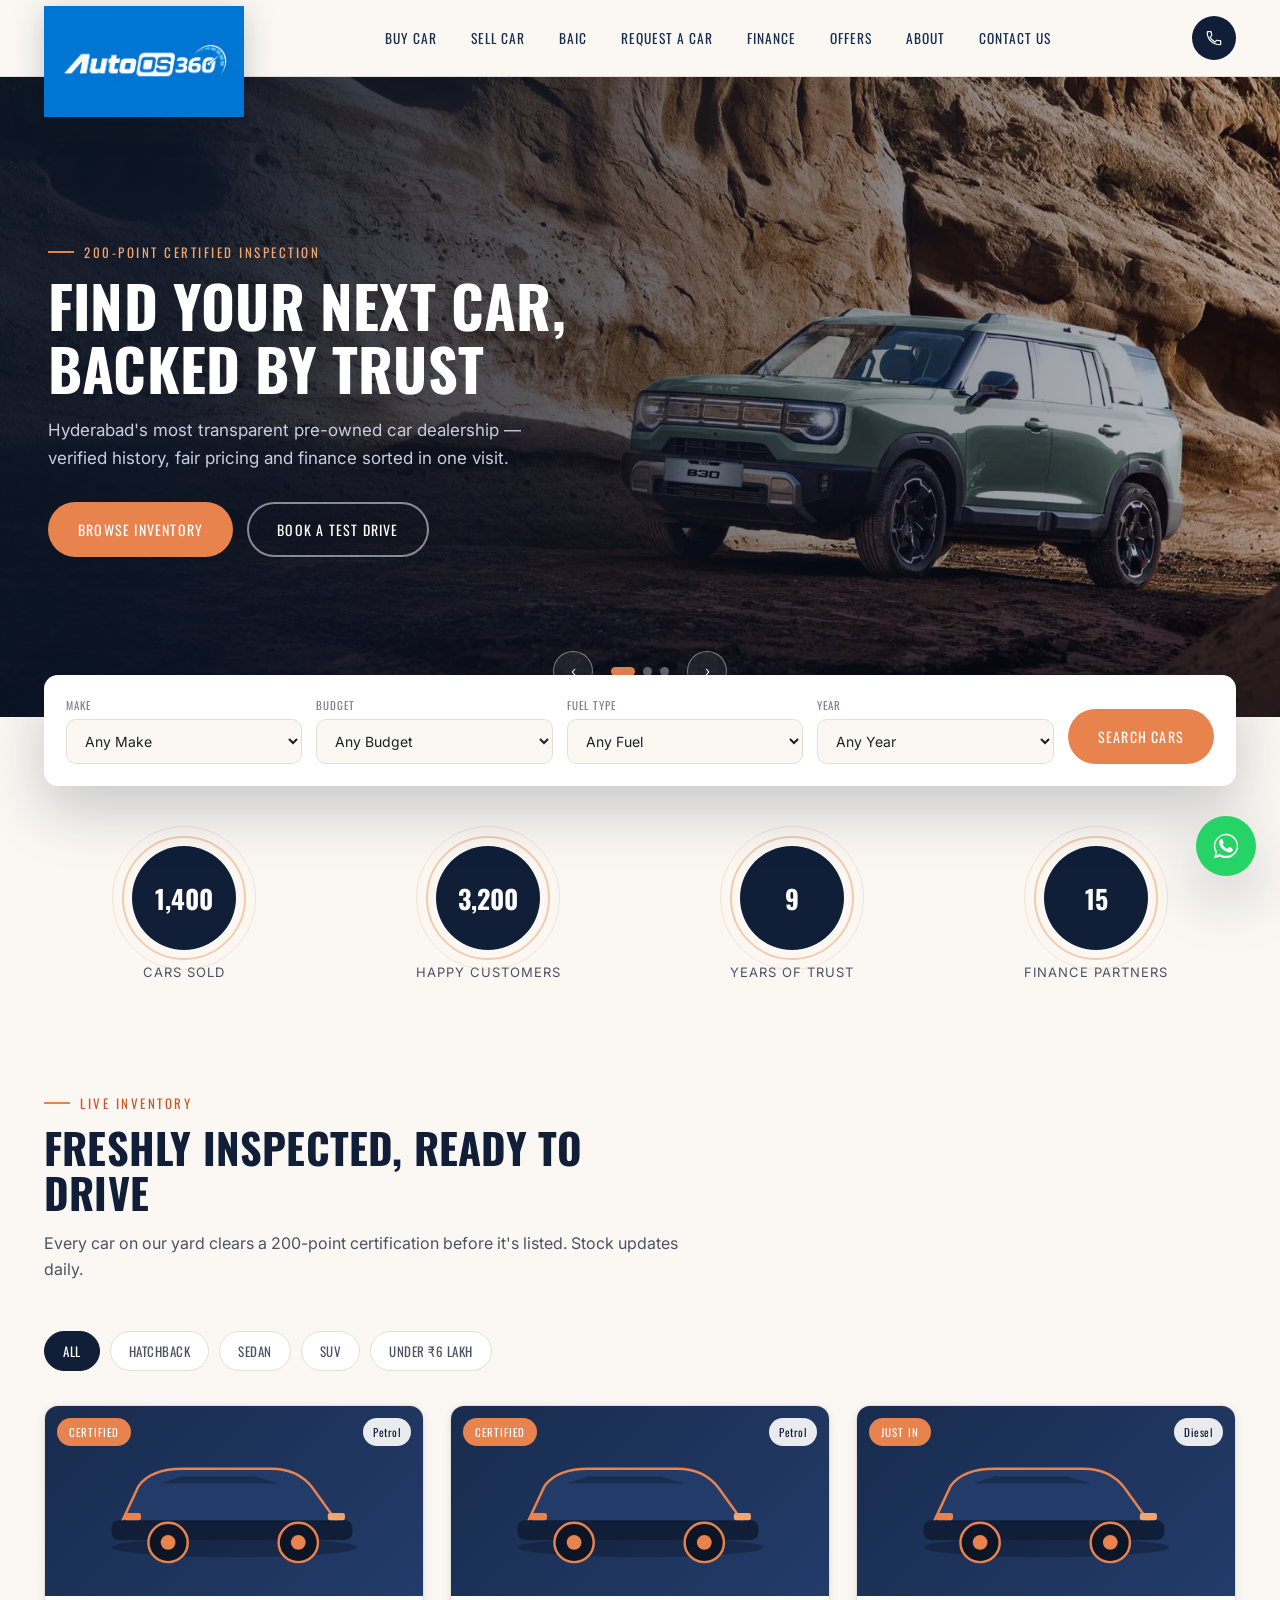
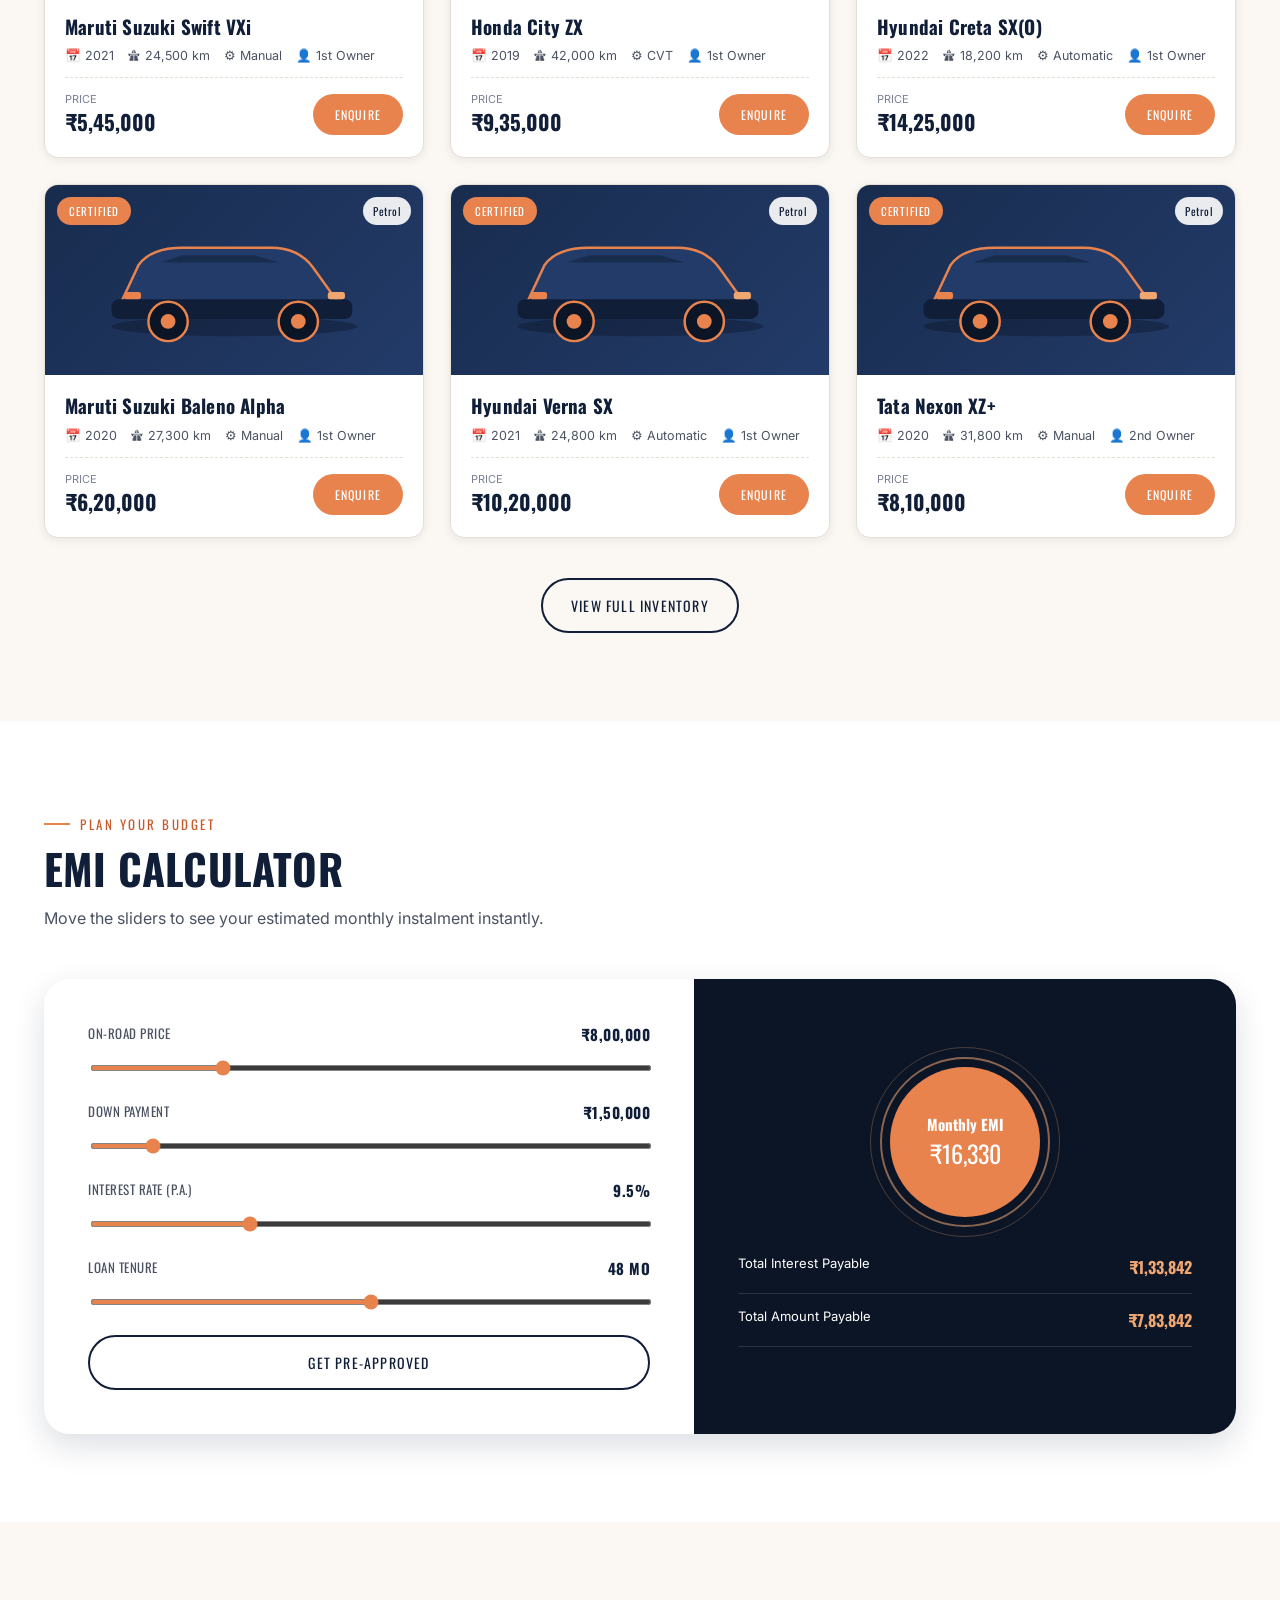
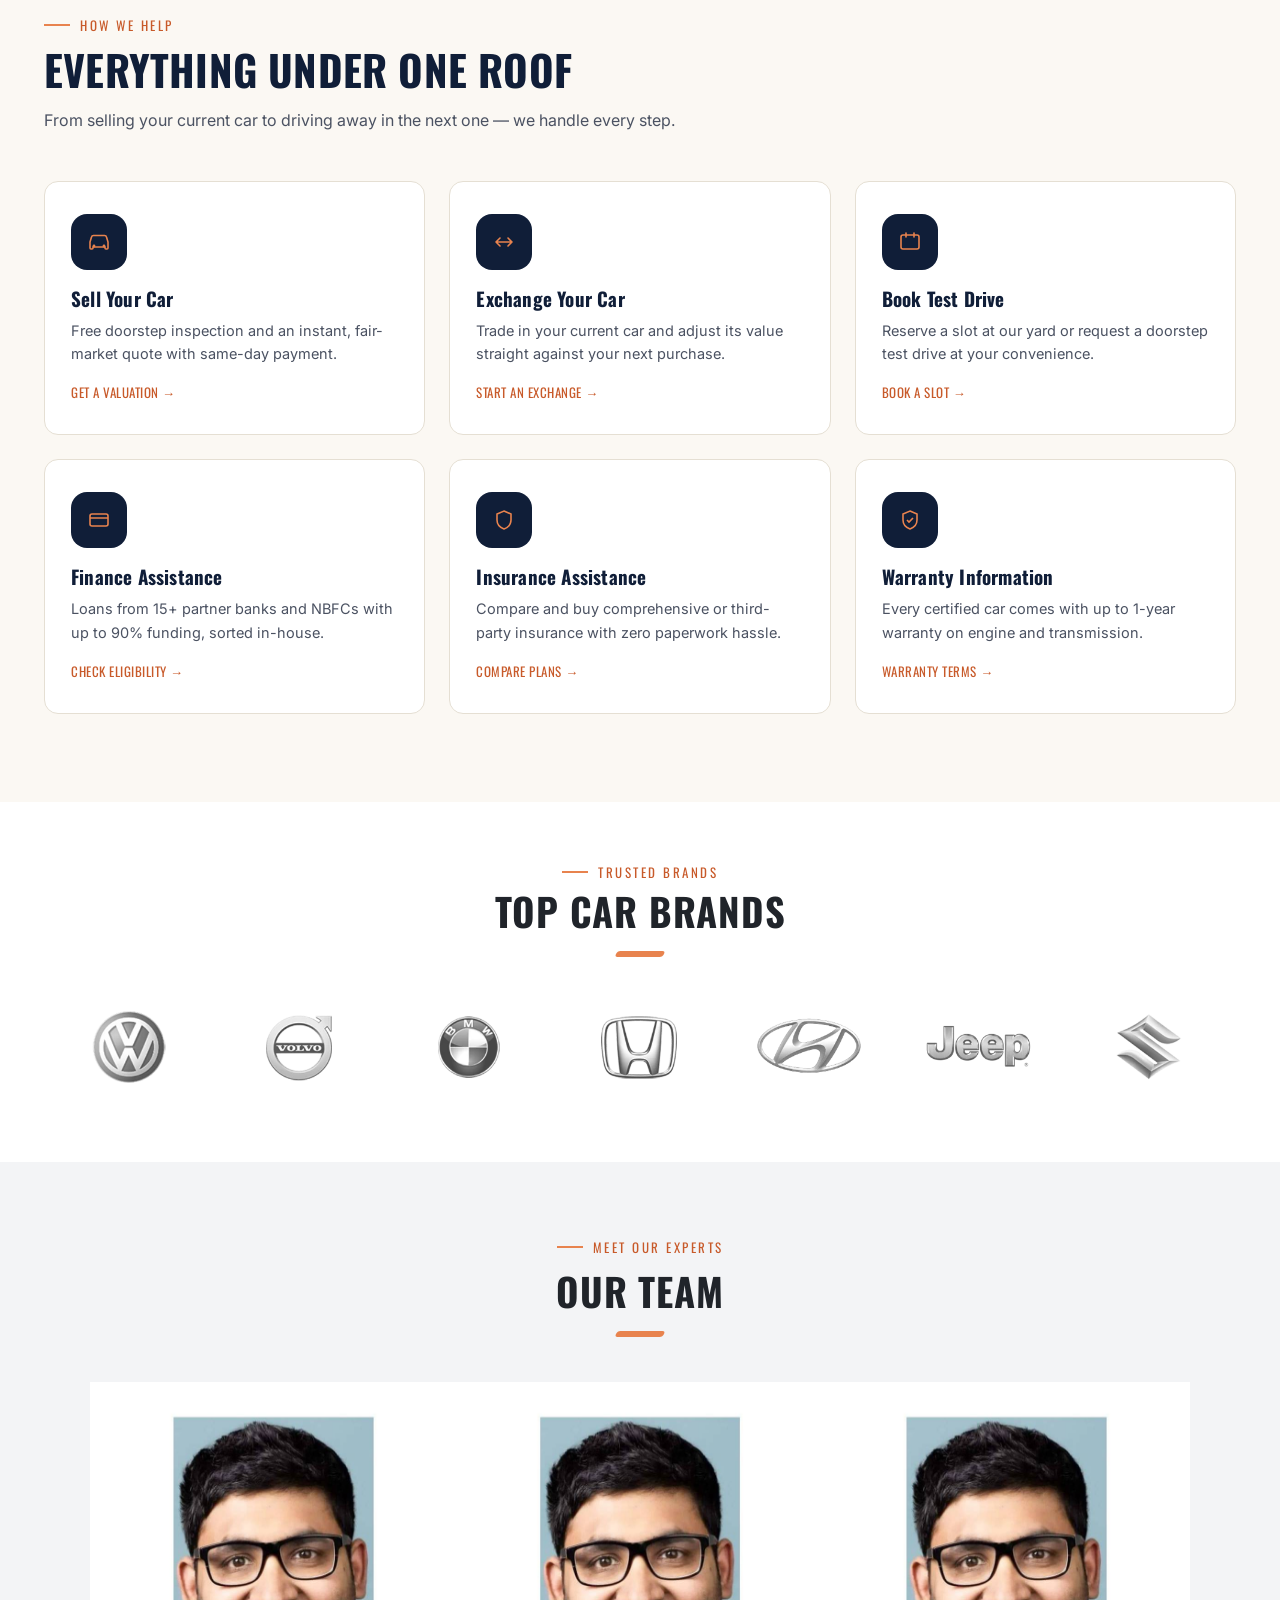
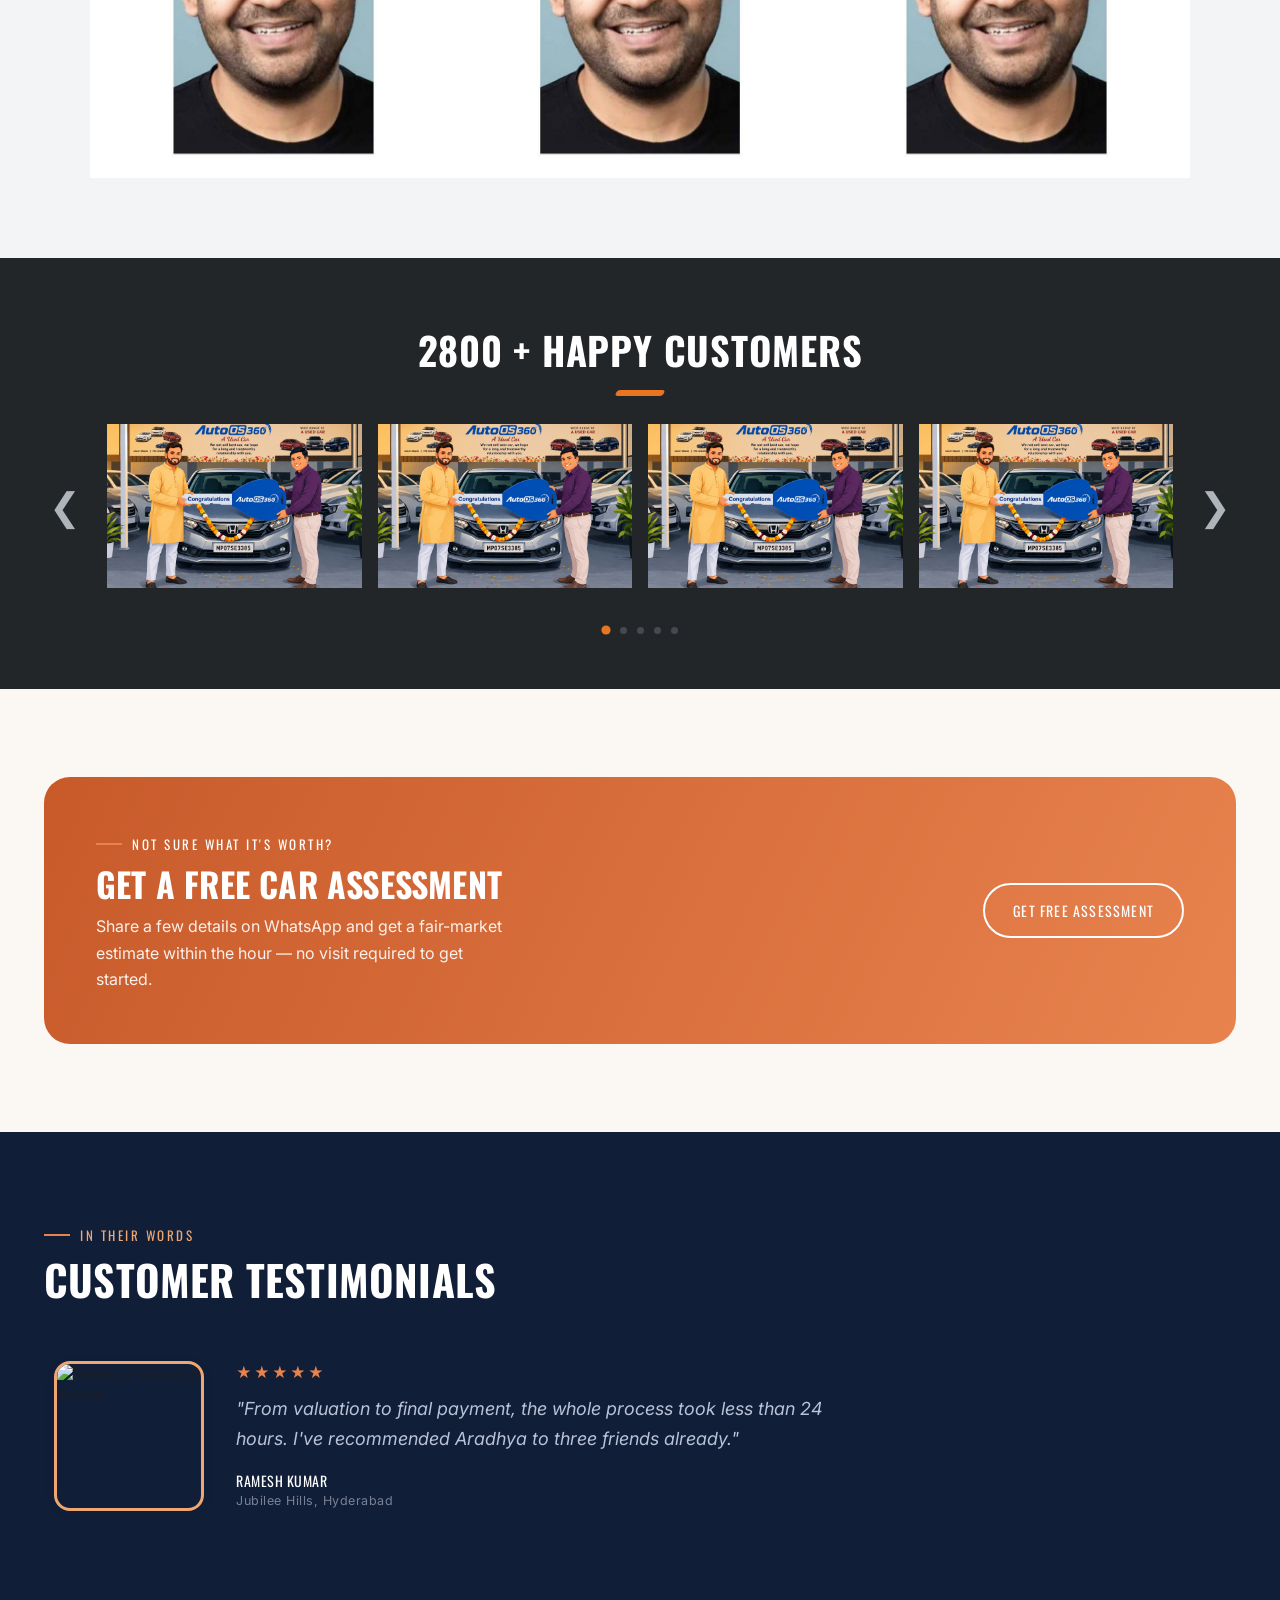
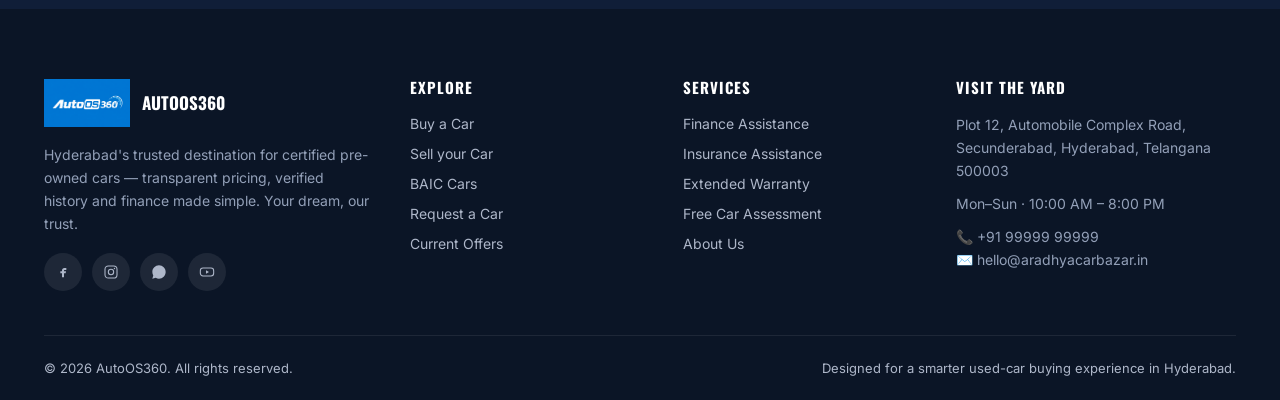
==== index.html @ 0fdee79d "initial upload" ====
<!DOCTYPE html>
<html lang="en">
<head>
<meta charset="UTF-8">
<meta name="viewport" content="width=device-width, initial-scale=1.0">
<title>AutoOS360 — Buy & Sell Certified Pre-Owned Cars in Hyderabad</title>
<meta name="description" content="Hyderabad's trusted used car dealership. Browse certified pre-owned cars, sell or exchange your car, calculate EMI, and get finance & insurance assistance.">
<meta name="keywords" content="used cars hyderabad, buy second hand car hyderabad, sell car hyderabad, AutoOS360, certified pre-owned cars">
<link rel="canonical" href="https://www.aradhyacarbazar.in/index.html">
<meta property="og:title" content="AutoOS360 — Buy & Sell Certified Pre-Owned Cars in Hyderabad">
<meta property="og:description" content="Hyderabad's trusted used car dealership. Browse certified pre-owned cars, sell or exchange your car, calculate EMI, and get finance & insurance assistance.">
<meta property="og:type" content="website">
<meta property="og:image" content="assets/logo.png">
<meta name="robots" content="index, follow">
<link rel="icon" href="assets/logo.png" type="image/png">
<link rel="preconnect" href="https://fonts.googleapis.com">
<link rel="preconnect" href="https://fonts.gstatic.com" crossorigin>
<link href="https://fonts.googleapis.com/css2?family=Oswald:wght@400;500;600;700&family=Inter:wght@400;500;600;700&display=swap" rel="stylesheet">
<link rel="stylesheet" href="css/base.css">
<link rel="stylesheet" href="css/components.css">
<script type="application/ld+json">
{
  "@context": "https://schema.org",
  "@type": "AutoDealer",
  "name": "AutoOS360",
  "image": "assets/logo.png",
  "url": "https://www.aradhyacarbazar.in/",
  "telephone": "+91-99999-99999",
  "priceRange": "₹₹",
  "address": {
    "@type": "PostalAddress",
    "streetAddress": "Plot 12, Automobile Complex Road",
    "addressLocality": "Secunderabad, Hyderabad",
    "addressRegion": "Telangana",
    "postalCode": "500003",
    "addressCountry": "IN"
  },
  "openingHours": "Mo-Su 10:00-20:00",
  "sameAs": []
}
</script>
</head>
<body>
<header class="site-header">
  <div class="header-row">
    <a href="index.html" class="brand">
      <img src="assets/logo.png" alt="AutoOS360 logo">
    </a>
    <nav class="main-nav" aria-label="Primary">
      <a href="buy-car.html" data-nav="buy">Buy Car</a>
      <a href="sell-car.html" data-nav="sell">Sell Car</a>
      <a href="baic.html" data-nav="baic">BAIC</a>
      <a href="request-a-car.html" data-nav="request">Request a Car</a>
      <a href="finance.html" data-nav="finance">Finance</a>
      <a href="offers.html" data-nav="offers">Offers</a>
      <a href="about.html" data-nav="about">About</a>
      <a href="contact.html" data-nav="contact">Contact Us</a>
    </nav>
    <div class="header-actions">
      <a class="icon-btn desktop-only" href="tel:+919999999999" aria-label="Call dealership">
        <svg width="18" height="18" viewBox="0 0 24 24" fill="none"><path d="M6.6 10.8c1.4 2.8 3.8 5.1 6.6 6.6l2.2-2.2c.3-.3.7-.4 1-.2 1.1.4 2.3.6 3.6.6.6 0 1 .4 1 1V20c0 .6-.4 1-1 1C10.4 21 3 13.6 3 4.6c0-.6.4-1 1-1h3.4c.6 0 1 .4 1 1 0 1.3.2 2.5.6 3.6.1.4 0 .8-.2 1L6.6 10.8z" stroke="white" stroke-width="1.6"/></svg>
      </a>
      <button class="hamburger" aria-label="Open menu" aria-controls="mobileNav" aria-expanded="false">
        <span></span><span></span><span></span>
      </button>
    </div>
  </div>
</header>

<div class="nav-overlay"></div>
<aside class="mobile-nav" id="mobileNav">
  <div class="mobile-nav-top">
    <img src="assets/logo.png" alt="AutoOS360 logo" class="mobile-nav-logo">
    <button class="mobile-nav-close" aria-label="Close menu">✕</button>
  </div>
  <ul>
    <li><a href="buy-car.html">Buy Car</a></li>
    <li><a href="sell-car.html">Sell Car</a></li>
    <li><a href="baic.html">BAIC</a></li>
    <li><a href="request-a-car.html">Request a Car</a></li>
    <li><a href="finance.html">Finance</a></li>
    <li><a href="offers.html">Offers</a></li>
    <li><a href="about.html">About</a></li>
    <li><a href="contact.html">Contact Us</a></li>
  </ul>
  <div class="mobile-nav-foot">
    <a href="tel:+919999999999">📞 +91 99999 99999</a>
    <a href="https://wa.me/919999999999" target="_blank" rel="noopener">💬 Chat on WhatsApp</a>
    <a class="btn btn-primary btn-block" href="contact.html">Book a Test Drive</a>
  </div>
</aside>

<a class="wa-float" href="https://wa.me/919999999999" target="_blank" rel="noopener" aria-label="Chat on WhatsApp">
  <svg viewBox="0 0 32 32" fill="white"><path d="M16 3C9 3 3 9 3 16c0 2.5.7 4.8 1.9 6.8L3 29l6.4-1.8c1.9 1.1 4.1 1.7 6.6 1.7 7 0 13-6 13-13S23 3 16 3zm0 23.5c-2.2 0-4.3-.6-6.1-1.7l-.4-.3-4 1.1 1.1-3.9-.3-.4C5.1 19.4 4.5 17.7 4.5 16 4.5 9.8 9.8 4.5 16 4.5S27.5 9.8 27.5 16 22.2 26.5 16 26.5zm6.1-8.3c-.3-.2-2-1-2.3-1.1-.3-.1-.5-.2-.8.2-.2.3-.9 1.1-1.1 1.3-.2.2-.4.2-.8.1-.3-.2-1.4-.5-2.7-1.7-1-.9-1.7-2-1.9-2.3-.2-.3 0-.5.1-.7.2-.2.3-.4.5-.6.2-.2.2-.4.3-.6.1-.2.1-.5 0-.7-.1-.2-.8-1.9-1-2.6-.3-.7-.6-.6-.8-.6h-.7c-.2 0-.6.1-1 .5-.3.3-1.3 1.3-1.3 3.1 0 1.8 1.3 3.6 1.5 3.9.2.3 2.6 4 6.3 5.5.9.4 1.6.6 2.1.7.9.3 1.7.2 2.3.1.7-.1 2-.8 2.3-1.6.3-.8.3-1.5.2-1.6-.1-.2-.3-.2-.6-.4z"/></svg>
</a>
<section class="hero">
  <div class="hero-viewport">
    <div class="hero-track">
      <div class="hero-slide s1 align-left" style="background-image:url('assets/hero-1.jpg')">
        <div class="hero-slide-content pos-left">
          <span class="eyebrow">200-Point Certified Inspection</span>
          <h1>Find Your Next Car, Backed By Trust</h1>
          <p>Hyderabad's most transparent pre-owned car dealership — verified history, fair pricing and finance sorted in one visit.</p>
          <div class="hero-cta-row">
            <a href="buy-car.html" class="btn btn-primary">Browse Inventory</a>
            <a href="contact.html" class="btn btn-light">Book a Test Drive</a>
          </div>
        </div>
      </div>
      <div class="hero-slide s2 align-right" style="background-image:url('assets/hero-2.jpg')">
        <div class="hero-slide-content pos-right">
          <span class="eyebrow">Sell or Exchange</span>
          <h1>Sell Your Car In 24 Hours</h1>
          <p>Free doorstep inspection, an instant fair-market quote, and same-day payment. No haggling, no waiting.</p>
          <div class="hero-cta-row">
            <a href="sell-car.html" class="btn btn-primary">Get Free Valuation</a>
            <a href="sell-car.html#exchange" class="btn btn-light">Exchange Your Car</a>
          </div>
        </div>
      </div>
      <div class="hero-slide s3 align-left" style="background-image:url('assets/hero-3.jpg')">
        <div class="hero-slide-content pos-left">
          <span class="eyebrow">15+ Bank & NBFC Partners</span>
          <h1>Drive Home With Easy Finance</h1>
          <p>Loans starting at attractive interest rates with up to 90% funding and doorstep documentation.</p>
          <div class="hero-cta-row">
            <a href="finance.html" class="btn btn-primary">Check EMI Eligibility</a>
            <a href="offers.html" class="btn btn-light">View Offers</a>
          </div>
        </div>
      </div>
    </div>
    <div class="hero-controls">
      <button class="hero-arrow hero-prev" aria-label="Previous slide">‹</button>
      <div class="hero-dots"></div>
      <button class="hero-arrow hero-next" aria-label="Next slide">›</button>
    </div>
  </div>
</section>

<div class="quick-search">
  <form class="quick-search-inner" action="buy-car.html" method="get">
    <div class="field">
      <label for="qs-make">Make</label>
      <select id="qs-make" name="make"><option>Any Make</option><option>Maruti Suzuki</option><option>Hyundai</option><option>Tata</option><option>BAIC</option><option>Honda</option><option>Toyota</option></select>
    </div>
    <div class="field">
      <label for="qs-budget">Budget</label>
      <select id="qs-budget" name="budget"><option>Any Budget</option><option>Under ₹5 Lakh</option><option>₹5–10 Lakh</option><option>₹10–15 Lakh</option><option>₹15 Lakh+</option></select>
    </div>
    <div class="field">
      <label for="qs-fuel">Fuel Type</label>
      <select id="qs-fuel" name="fuel"><option>Any Fuel</option><option>Petrol</option><option>Diesel</option><option>CNG</option><option>Electric</option></select>
    </div>
    <div class="field">
      <label for="qs-year">Year</label>
      <select id="qs-year" name="year"><option>Any Year</option><option>2023+</option><option>2020–2022</option><option>2017–2019</option><option>Below 2017</option></select>
    </div>
    <button class="btn btn-primary" type="submit">Search Cars</button>
  </form>
</div>

<section class="container">
  <div class="stat-strip">
    <div class="stat-dial reveal">
      <div class="roundel"><strong data-count="1400">0</strong></div>
      <span>Cars Sold</span>
    </div>
    <div class="stat-dial reveal">
      <div class="roundel"><strong data-count="3200">0</strong></div>
      <span>Happy Customers</span>
    </div>
    <div class="stat-dial reveal">
      <div class="roundel"><strong data-count="9">0</strong></div>
      <span>Years Of Trust</span>
    </div>
    <div class="stat-dial reveal">
      <div class="roundel"><strong data-count="15">0</strong></div>
      <span>Finance Partners</span>
    </div>
  </div>
</section>

<!-- LIVE INVENTORY -->
<section class="section" id="inventory">
  <div class="container">
    <div class="section-head reveal">
      <span class="eyebrow">Live Inventory</span>
      <h2>Freshly Inspected, Ready To Drive</h2>
      <p>Every car on our yard clears a 200-point certification before it's listed. Stock updates daily.</p>
    </div>
    <div class="filter-bar reveal">
      <button class="filter-chip active" data-filter="all">All</button>
      <button class="filter-chip" data-filter="hatchback">Hatchback</button>
      <button class="filter-chip" data-filter="sedan">Sedan</button>
      <button class="filter-chip" data-filter="suv">SUV</button>
      <button class="filter-chip" data-filter="under-6">Under ₹6 Lakh</button>
    </div>
    <div class="inv-grid reveal">
      <div class="car-card" data-category="hatchback" data-trans="manual" data-price="545000">
        <div class="car-thumb">
          <span class="car-badge">Certified</span>
          <span class="car-fuel-badge">Petrol</span>
          <svg viewBox="0 0 240 120" xmlns="http://www.w3.org/2000/svg">
<ellipse cx="120" cy="98" rx="100" ry="8" fill="#0B1526" opacity=".4"/>
<path d="M28 78 L42 48 Q52 34 78 34 L150 34 Q172 34 184 50 L204 78 Z" fill="#233B69" stroke="#E8834E" stroke-width="2"/>
<path d="M60 46 L78 40 L136 40 L156 46 Z" fill="#182C4E"/>
<rect x="20" y="76" width="196" height="16" rx="6" fill="#101E38"/>
<circle cx="66" cy="94" r="16" fill="#0B1526" stroke="#E8834E" stroke-width="2"/>
<circle cx="66" cy="94" r="6" fill="#E8834E"/>
<circle cx="172" cy="94" r="16" fill="#0B1526" stroke="#E8834E" stroke-width="2"/>
<circle cx="172" cy="94" r="6" fill="#E8834E"/>
<rect x="30" y="70" width="14" height="6" rx="2" fill="#E8834E"/>
<rect x="196" y="70" width="14" height="6" rx="2" fill="#F0A671"/>
</svg>
        </div>
        <div class="car-body">
          <h3>Maruti Suzuki Swift VXi</h3>
          <div class="car-meta">
            <span>📅 2021</span>
            <span>🛣 24,500 km</span>
            <span>⚙ Manual</span>
            <span>👤 1st Owner</span>
          </div>
          <div class="car-price-row">
            <div class="car-price"><span>Price</span><strong>₹5,45,000</strong></div>
            <a href="contact.html" class="btn btn-sm btn-primary">Enquire</a>
          </div>
        </div>
      </div>
      <div class="car-card" data-category="sedan" data-trans="cvt" data-price="935000">
        <div class="car-thumb">
          <span class="car-badge">Certified</span>
          <span class="car-fuel-badge">Petrol</span>
          <svg viewBox="0 0 240 120" xmlns="http://www.w3.org/2000/svg">
<ellipse cx="120" cy="98" rx="100" ry="8" fill="#0B1526" opacity=".4"/>
<path d="M28 78 L42 48 Q52 34 78 34 L150 34 Q172 34 184 50 L204 78 Z" fill="#233B69" stroke="#E8834E" stroke-width="2"/>
<path d="M60 46 L78 40 L136 40 L156 46 Z" fill="#182C4E"/>
<rect x="20" y="76" width="196" height="16" rx="6" fill="#101E38"/>
<circle cx="66" cy="94" r="16" fill="#0B1526" stroke="#E8834E" stroke-width="2"/>
<circle cx="66" cy="94" r="6" fill="#E8834E"/>
<circle cx="172" cy="94" r="16" fill="#0B1526" stroke="#E8834E" stroke-width="2"/>
<circle cx="172" cy="94" r="6" fill="#E8834E"/>
<rect x="30" y="70" width="14" height="6" rx="2" fill="#E8834E"/>
<rect x="196" y="70" width="14" height="6" rx="2" fill="#F0A671"/>
</svg>
        </div>
        <div class="car-body">
          <h3>Honda City ZX</h3>
          <div class="car-meta">
            <span>📅 2019</span>
            <span>🛣 42,000 km</span>
            <span>⚙ CVT</span>
            <span>👤 1st Owner</span>
          </div>
          <div class="car-price-row">
            <div class="car-price"><span>Price</span><strong>₹9,35,000</strong></div>
            <a href="contact.html" class="btn btn-sm btn-primary">Enquire</a>
          </div>
        </div>
      </div>
      <div class="car-card" data-category="suv" data-trans="automatic" data-price="1425000">
        <div class="car-thumb">
          <span class="car-badge">Just In</span>
          <span class="car-fuel-badge">Diesel</span>
          <svg viewBox="0 0 240 120" xmlns="http://www.w3.org/2000/svg">
<ellipse cx="120" cy="98" rx="100" ry="8" fill="#0B1526" opacity=".4"/>
<path d="M28 78 L42 48 Q52 34 78 34 L150 34 Q172 34 184 50 L204 78 Z" fill="#233B69" stroke="#E8834E" stroke-width="2"/>
<path d="M60 46 L78 40 L136 40 L156 46 Z" fill="#182C4E"/>
<rect x="20" y="76" width="196" height="16" rx="6" fill="#101E38"/>
<circle cx="66" cy="94" r="16" fill="#0B1526" stroke="#E8834E" stroke-width="2"/>
<circle cx="66" cy="94" r="6" fill="#E8834E"/>
<circle cx="172" cy="94" r="16" fill="#0B1526" stroke="#E8834E" stroke-width="2"/>
<circle cx="172" cy="94" r="6" fill="#E8834E"/>
<rect x="30" y="70" width="14" height="6" rx="2" fill="#E8834E"/>
<rect x="196" y="70" width="14" height="6" rx="2" fill="#F0A671"/>
</svg>
        </div>
        <div class="car-body">
          <h3>Hyundai Creta SX(O)</h3>
          <div class="car-meta">
            <span>📅 2022</span>
            <span>🛣 18,200 km</span>
            <span>⚙ Automatic</span>
            <span>👤 1st Owner</span>
          </div>
          <div class="car-price-row">
            <div class="car-price"><span>Price</span><strong>₹14,25,000</strong></div>
            <a href="contact.html" class="btn btn-sm btn-primary">Enquire</a>
          </div>
        </div>
      </div>
      <div class="car-card" data-category="hatchback" data-trans="manual" data-price="620000">
        <div class="car-thumb">
          <span class="car-badge">Certified</span>
          <span class="car-fuel-badge">Petrol</span>
          <svg viewBox="0 0 240 120" xmlns="http://www.w3.org/2000/svg">
<ellipse cx="120" cy="98" rx="100" ry="8" fill="#0B1526" opacity=".4"/>
<path d="M28 78 L42 48 Q52 34 78 34 L150 34 Q172 34 184 50 L204 78 Z" fill="#233B69" stroke="#E8834E" stroke-width="2"/>
<path d="M60 46 L78 40 L136 40 L156 46 Z" fill="#182C4E"/>
<rect x="20" y="76" width="196" height="16" rx="6" fill="#101E38"/>
<circle cx="66" cy="94" r="16" fill="#0B1526" stroke="#E8834E" stroke-width="2"/>
<circle cx="66" cy="94" r="6" fill="#E8834E"/>
<circle cx="172" cy="94" r="16" fill="#0B1526" stroke="#E8834E" stroke-width="2"/>
<circle cx="172" cy="94" r="6" fill="#E8834E"/>
<rect x="30" y="70" width="14" height="6" rx="2" fill="#E8834E"/>
<rect x="196" y="70" width="14" height="6" rx="2" fill="#F0A671"/>
</svg>
        </div>
        <div class="car-body">
          <h3>Maruti Suzuki Baleno Alpha</h3>
          <div class="car-meta">
            <span>📅 2020</span>
            <span>🛣 27,300 km</span>
            <span>⚙ Manual</span>
            <span>👤 1st Owner</span>
          </div>
          <div class="car-price-row">
            <div class="car-price"><span>Price</span><strong>₹6,20,000</strong></div>
            <a href="contact.html" class="btn btn-sm btn-primary">Enquire</a>
          </div>
        </div>
      </div>
      <div class="car-card" data-category="sedan" data-trans="automatic" data-price="1020000">
        <div class="car-thumb">
          <span class="car-badge">Certified</span>
          <span class="car-fuel-badge">Petrol</span>
          <svg viewBox="0 0 240 120" xmlns="http://www.w3.org/2000/svg">
<ellipse cx="120" cy="98" rx="100" ry="8" fill="#0B1526" opacity=".4"/>
<path d="M28 78 L42 48 Q52 34 78 34 L150 34 Q172 34 184 50 L204 78 Z" fill="#233B69" stroke="#E8834E" stroke-width="2"/>
<path d="M60 46 L78 40 L136 40 L156 46 Z" fill="#182C4E"/>
<rect x="20" y="76" width="196" height="16" rx="6" fill="#101E38"/>
<circle cx="66" cy="94" r="16" fill="#0B1526" stroke="#E8834E" stroke-width="2"/>
<circle cx="66" cy="94" r="6" fill="#E8834E"/>
<circle cx="172" cy="94" r="16" fill="#0B1526" stroke="#E8834E" stroke-width="2"/>
<circle cx="172" cy="94" r="6" fill="#E8834E"/>
<rect x="30" y="70" width="14" height="6" rx="2" fill="#E8834E"/>
<rect x="196" y="70" width="14" height="6" rx="2" fill="#F0A671"/>
</svg>
        </div>
        <div class="car-body">
          <h3>Hyundai Verna SX</h3>
          <div class="car-meta">
            <span>📅 2021</span>
            <span>🛣 24,800 km</span>
            <span>⚙ Automatic</span>
            <span>👤 1st Owner</span>
          </div>
          <div class="car-price-row">
            <div class="car-price"><span>Price</span><strong>₹10,20,000</strong></div>
            <a href="contact.html" class="btn btn-sm btn-primary">Enquire</a>
          </div>
        </div>
      </div>
      <div class="car-card" data-category="suv" data-trans="manual" data-price="810000">
        <div class="car-thumb">
          <span class="car-badge">Certified</span>
          <span class="car-fuel-badge">Petrol</span>
          <svg viewBox="0 0 240 120" xmlns="http://www.w3.org/2000/svg">
<ellipse cx="120" cy="98" rx="100" ry="8" fill="#0B1526" opacity=".4"/>
<path d="M28 78 L42 48 Q52 34 78 34 L150 34 Q172 34 184 50 L204 78 Z" fill="#233B69" stroke="#E8834E" stroke-width="2"/>
<path d="M60 46 L78 40 L136 40 L156 46 Z" fill="#182C4E"/>
<rect x="20" y="76" width="196" height="16" rx="6" fill="#101E38"/>
<circle cx="66" cy="94" r="16" fill="#0B1526" stroke="#E8834E" stroke-width="2"/>
<circle cx="66" cy="94" r="6" fill="#E8834E"/>
<circle cx="172" cy="94" r="16" fill="#0B1526" stroke="#E8834E" stroke-width="2"/>
<circle cx="172" cy="94" r="6" fill="#E8834E"/>
<rect x="30" y="70" width="14" height="6" rx="2" fill="#E8834E"/>
<rect x="196" y="70" width="14" height="6" rx="2" fill="#F0A671"/>
</svg>
        </div>
        <div class="car-body">
          <h3>Tata Nexon XZ+</h3>
          <div class="car-meta">
            <span>📅 2020</span>
            <span>🛣 31,800 km</span>
            <span>⚙ Manual</span>
            <span>👤 2nd Owner</span>
          </div>
          <div class="car-price-row">
            <div class="car-price"><span>Price</span><strong>₹8,10,000</strong></div>
            <a href="contact.html" class="btn btn-sm btn-primary">Enquire</a>
          </div>
        </div>
      </div>
    </div>
    <div style="text-align:center;margin-top:40px;">
      <a href="buy-car.html" class="btn btn-outline">View Full Inventory</a>
    </div>
  </div>
</section>

<!-- EMI CALCULATOR -->
<section class="section section-alt" id="emi">
  <div class="container">
    <div class="section-head reveal">
      <span class="eyebrow">Plan Your Budget</span>
      <h2>EMI Calculator</h2>
      <p>Move the sliders to see your estimated monthly instalment instantly.</p>
    </div>
    <div class="emi-wrap reveal">
      <form class="emi-form" id="emi-calc">
        <div class="emi-slider-group">
          <div class="emi-slider-label"><span>On-Road Price</span><b id="emi-price-val">₹8,00,000</b></div>
          <input type="range" id="emi-price" min="150000" max="3000000" step="10000" value="800000">
        </div>
        <div class="emi-slider-group">
          <div class="emi-slider-label"><span>Down Payment</span><b id="emi-down-val">₹1,50,000</b></div>
          <input type="range" id="emi-down" min="0" max="1500000" step="5000" value="150000">
        </div>
        <div class="emi-slider-group">
          <div class="emi-slider-label"><span>Interest Rate (p.a.)</span><b id="emi-rate-val">9.5%</b></div>
          <input type="range" id="emi-rate" min="7" max="16" step="0.1" value="9.5">
        </div>
        <div class="emi-slider-group">
          <div class="emi-slider-label"><span>Loan Tenure</span><b id="emi-tenure-val">48 mo</b></div>
          <input type="range" id="emi-tenure" min="12" max="84" step="6" value="48">
        </div>
        <a href="finance.html" class="btn btn-outline btn-block">Get Pre-Approved</a>
      </form>
      <div class="emi-result">
        <div class="roundel"><strong>Monthly EMI</strong><small id="emi-result">₹0</small></div>
        <div class="emi-breakdown"><span>Total Interest Payable</span><b id="emi-total-interest">₹0</b></div>
        <div class="emi-breakdown"><span>Total Amount Payable</span><b id="emi-total-payable">₹0</b></div>
      </div>
    </div>
  </div>
</section>

<!-- SERVICE TILES -->
<section class="section" id="services">
  <div class="container">
    <div class="section-head reveal">
      <span class="eyebrow">How We Help</span>
      <h2>Everything Under One Roof</h2>
      <p>From selling your current car to driving away in the next one — we handle every step.</p>
    </div>
    <div class="tile-grid">
      <div class="tile reveal">
        <div class="tile-icon"><svg width="24" height="24" viewBox="0 0 24 24" fill="none"><path d="M3 12l1.5-5A2 2 0 0 1 6.4 5.5h11.2A2 2 0 0 1 19.5 7L21 12v6a1 1 0 0 1-1 1h-1a1 1 0 0 1-1-1v-1H6v1a1 1 0 0 1-1 1H4a1 1 0 0 1-1-1v-6z" stroke="#E8834E" stroke-width="1.6"/><circle cx="7" cy="16" r="1.4" fill="#E8834E"/><circle cx="17" cy="16" r="1.4" fill="#E8834E"/></svg></div>
        <h3>Sell Your Car</h3>
        <p>Free doorstep inspection and an instant, fair-market quote with same-day payment.</p>
        <a class="tile-link" href="sell-car.html">Get a valuation →</a>
      </div>
      <div class="tile reveal">
        <div class="tile-icon"><svg width="24" height="24" viewBox="0 0 24 24" fill="none"><path d="M4 12h16M4 12l4-4M4 12l4 4M20 12l-4-4M20 12l-4 4" stroke="#E8834E" stroke-width="1.6" stroke-linecap="round"/></svg></div>
        <h3>Exchange Your Car</h3>
        <p>Trade in your current car and adjust its value straight against your next purchase.</p>
        <a class="tile-link" href="sell-car.html#exchange">Start an exchange →</a>
      </div>
      <div class="tile reveal">
        <div class="tile-icon"><svg width="24" height="24" viewBox="0 0 24 24" fill="none"><rect x="3" y="5" width="18" height="14" rx="2" stroke="#E8834E" stroke-width="1.6"/><path d="M8 3v4M16 3v4" stroke="#E8834E" stroke-width="1.6" stroke-linecap="round"/></svg></div>
        <h3>Book Test Drive</h3>
        <p>Reserve a slot at our yard or request a doorstep test drive at your convenience.</p>
        <a class="tile-link" href="contact.html">Book a slot →</a>
      </div>
      <div class="tile reveal">
        <div class="tile-icon"><svg width="24" height="24" viewBox="0 0 24 24" fill="none"><rect x="3" y="6" width="18" height="12" rx="2" stroke="#E8834E" stroke-width="1.6"/><path d="M3 10h18" stroke="#E8834E" stroke-width="1.6"/></svg></div>
        <h3>Finance Assistance</h3>
        <p>Loans from 15+ partner banks and NBFCs with up to 90% funding, sorted in-house.</p>
        <a class="tile-link" href="finance.html">Check eligibility →</a>
      </div>
      <div class="tile reveal">
        <div class="tile-icon"><svg width="24" height="24" viewBox="0 0 24 24" fill="none"><path d="M12 3l7 3v6c0 4.5-3 7.5-7 9-4-1.5-7-4.5-7-9V6l7-3z" stroke="#E8834E" stroke-width="1.6"/></svg></div>
        <h3>Insurance Assistance</h3>
        <p>Compare and buy comprehensive or third-party insurance with zero paperwork hassle.</p>
        <a class="tile-link" href="finance.html#insurance">Compare plans →</a>
      </div>
      <div class="tile reveal" id="warranty">
        <div class="tile-icon"><svg width="24" height="24" viewBox="0 0 24 24" fill="none"><path d="M12 3l7 3v6c0 4.5-3 7.5-7 9-4-1.5-7-4.5-7-9V6l7-3z" stroke="#E8834E" stroke-width="1.6"/><path d="M9 12l2 2 4-4" stroke="#E8834E" stroke-width="1.6"/></svg></div>
        <h3>Warranty Information</h3>
        <p>Every certified car comes with up to 1-year warranty on engine and transmission.</p>
        <a class="tile-link" href="about.html#warranty-terms">Warranty terms →</a>
      </div>
    </div>
  </div>
</section>

<!-- TOP CAR BRANDS -->
<section class="brand-section">
  <div class="container">

    <div class="brand-section-head">
      <span class="eyebrow">Trusted Brands</span>
      <h2>Top Car Brands</h2>
      <span class="brand-title-line"></span>
    </div>

    <div class="brand-marquee">

      <div class="brand-track">

        <!-- SET 1 -->
        <div class="brand-item">
          <img src="assets/brands/volkswagen.png"
               alt="Volkswagen"
               loading="lazy">
        </div>

        <div class="brand-item">
          <img src="assets/brands/volvo.png"
               alt="Volvo"
               loading="lazy">
        </div>

        <div class="brand-item">
          <img src="assets/brands/bmw.png"
               alt="BMW"
               loading="lazy">
        </div>

        <div class="brand-item">
          <img src="assets/brands/honda.png"
               alt="Honda"
               loading="lazy">
        </div>

        <div class="brand-item">
          <img src="assets/brands/hyundai.png"
               alt="Hyundai"
               loading="lazy">
        </div>

        <div class="brand-item">
          <img src="assets/brands/jeep.png"
               alt="Jeep"
               loading="lazy">
        </div>

        <div class="brand-item">
          <img src="assets/brands/maruti-suzuki.png"
               alt="Maruti Suzuki"
               loading="lazy">
        </div>

        <div class="brand-item">
          <img src="assets/brands/tata.png"
               alt="Tata Motors"
               loading="lazy">
        </div>


        <!-- SET 2 - DUPLICATE FOR SEAMLESS MARQUEE -->
        <div class="brand-item">
          <img src="assets/brands/volkswagen.png"
               alt="Volkswagen"
               loading="lazy">
        </div>

        <div class="brand-item">
          <img src="assets/brands/volvo.png"
               alt="Volvo"
               loading="lazy">
        </div>

        <div class="brand-item">
          <img src="assets/brands/bmw.png"
               alt="BMW"
               loading="lazy">
        </div>

        <div class="brand-item">
          <img src="assets/brands/honda.png"
               alt="Honda"
               loading="lazy">
        </div>

        <div class="brand-item">
          <img src="assets/brands/hyundai.png"
               alt="Hyundai"
               loading="lazy">
        </div>

        <div class="brand-item">
          <img src="assets/brands/jeep.png"
               alt="Jeep"
               loading="lazy">
        </div>

        <div class="brand-item">
          <img src="assets/brands/maruti-suzuki.png"
               alt="Maruti Suzuki"
               loading="lazy">
        </div>

        <div class="brand-item">
          <img src="assets/brands/tata.png"
               alt="Tata Motors"
               loading="lazy">
        </div>

      </div>

    </div>

  </div>
</section>

<!-- REVIEWS -->
<!-- <section class="section section-alt">
  <div class="container">
    <div class="section-head reveal">
      <span class="eyebrow">Customer Reviews</span>
      <h2>What Buyers & Sellers Say</h2>
    </div>
    <div class="review-viewport reveal" data-carousel data-carousel-interval="5500">
      <div class="review-track" data-carousel-track>
        <div class="review-slide">
          <div class="review-slide-inner">
            <div class="testi-stars">★★★★★</div>
            <p>"Sold my old Swift within a day — fair price, no back and forth, and the payment hit my account the same evening."</p>
            <div class="testi-name" style="margin-top:18px;">Ramesh Kumar<span>Sold a Maruti Swift</span></div>
          </div>
        </div>
        <div class="review-slide">
          <div class="review-slide-inner">
            <div class="testi-stars">★★★★★</div>
            <p>"Bought a Hyundai Creta here — the inspection report was so detailed I didn't need to get it checked elsewhere."</p>
            <div class="testi-name" style="margin-top:18px;">Sneha Reddy<span>Bought a Hyundai Creta</span></div>
          </div>
        </div>
        <div class="review-slide">
          <div class="review-slide-inner">
            <div class="testi-stars">★★★★★</div>
            <p>"The finance team got me a lower rate than my own bank offered. Paperwork was done in a single visit."</p>
            <div class="testi-name" style="margin-top:18px;">Abdul Kareem<span>Financed a Tata Nexon</span></div>
          </div>
        </div>
        <div class="review-slide">
          <div class="review-slide-inner">
            <div class="testi-stars">★★★★★</div>
            <p>"Free doorstep assessment was spot on — the quote they gave over WhatsApp matched what I got paid."</p>
            <div class="testi-name" style="margin-top:18px;">Priya Nair<span>Sold a Hyundai i20</span></div>
          </div>
        </div>
      </div>
      <div class="review-controls">
        <button class="review-arrow" data-carousel-prev aria-label="Previous review">‹</button>
        <div class="review-dots" data-carousel-dots></div>
        <button class="review-arrow" data-carousel-next aria-label="Next review">›</button>
      </div>
    </div>
  </div>
</section> -->

<!-- OUR TEAM -->
<section class="team-section">

  <div class="container">

    <div class="team-section-head">
      <span class="eyebrow">Meet Our Experts</span>

      <h2>Our Team</h2>

      <span class="team-title-line"></span>
    </div>


    <div class="team-grid">


      <!-- Rajeev Singh -->
      <div class="team-card">

        <div class="team-image team-image-1">

          <div class="team-overlay">

            <div class="team-content">

              <h3>Rajeev Singh</h3>

              <a
                href="https://wa.me/919XXXXXXXXX?text=Hi%20Rajeev%2C%20I%20would%20like%20to%20connect%20with%20you."
                target="_blank"
                rel="noopener"
                class="team-connect"
              >
                <span class="whatsapp-icon">☏</span>
                Connect on WhatsApp
              </a>

            </div>

          </div>

        </div>

        <div class="team-name-mobile">
          <h3>Rajeev Singh</h3>
        </div>

      </div>


      <!-- Rajesh Khatarkar -->
      <div class="team-card">

        <div class="team-image team-image-2">

          <div class="team-overlay">

            <div class="team-content">

              <h3>Rajesh Khatarkar</h3>

              <a
                href="https://wa.me/919XXXXXXXXX?text=Hi%20Rajesh%2C%20I%20would%20like%20to%20connect%20with%20you."
                target="_blank"
                rel="noopener"
                class="team-connect"
              >
                <span class="whatsapp-icon">☏</span>
                Connect on WhatsApp
              </a>

            </div>

          </div>

        </div>

        <div class="team-name-mobile">
          <h3>Rajesh Khatarkar</h3>
        </div>

      </div>


      <!-- Manish Gupta -->
      <div class="team-card">

        <div class="team-image team-image-3">

          <div class="team-overlay">

            <div class="team-content">

              <h3>Manish Gupta</h3>

              <a
                href="https://wa.me/919XXXXXXXXX?text=Hi%20Manish%2C%20I%20would%20like%20to%20connect%20with%20you."
                target="_blank"
                rel="noopener"
                class="team-connect"
              >
                <span class="whatsapp-icon">☏</span>
                Connect on WhatsApp
              </a>

            </div>

          </div>

        </div>

        <div class="team-name-mobile">
          <h3>Manish Gupta</h3>
        </div>

      </div>


    </div>

  </div>

</section>


<!-- =========================================================
     HAPPY CUSTOMERS
     ========================================================= -->

<section class="customers-section">

    <div class="container">

        <!-- Section Heading -->
        <div class="customers-heading">

            <h2>2800 + HAPPY CUSTOMERS</h2>

            <span class="section-title-line"></span>

        </div>


        <!-- Carousel -->
        <div class="customers-carousel">

            <!-- Previous -->
            <button
                class="customer-arrow customer-prev"
                type="button"
                aria-label="Previous customers">
                &#10094;
            </button>


            <!-- Viewport -->
            <div class="customers-viewport">

                <div class="customers-track">


                    <!-- Customer 1 -->
                    <div class="customer-slide">
                        <div class="customer-image">
                            <img
                                src="assets/customers/customer1.jpg"
                                alt="Happy customer receiving vehicle"
                                loading="lazy">
                        </div>
                    </div>


                    <!-- Customer 2 -->
                    <div class="customer-slide">
                        <div class="customer-image">
                            <img
                                src="assets/customers/customer2.jpg"
                                alt="Happy customers receiving vehicle"
                                loading="lazy">
                        </div>
                    </div>


                    <!-- Customer 3 -->
                    <div class="customer-slide">
                        <div class="customer-image">
                            <img
                                src="assets/customers/customer3.jpg"
                                alt="Happy customer receiving vehicle"
                                loading="lazy">
                        </div>
                    </div>


                    <!-- Customer 4 -->
                    <div class="customer-slide">
                        <div class="customer-image">
                            <img
                                src="assets/customers/customer1.jpg"
                                alt="Happy customer receiving vehicle"
                                loading="lazy">
                        </div>
                    </div>


                    <!-- Customer 5 -->
                    <div class="customer-slide">
                        <div class="customer-image">
                            <img
                                src="assets/customers/customer2.jpg"
                                alt="Happy customer receiving vehicle"
                                loading="lazy">
                        </div>
                    </div>


                    <!-- Customer 6 -->
                    <div class="customer-slide">
                        <div class="customer-image">
                            <img
                                src="assets/customers/customer3.jpg"
                                alt="Happy customer receiving vehicle"
                                loading="lazy">
                        </div>
                    </div>


                    <!-- Customer 7 -->
                    <div class="customer-slide">
                        <div class="customer-image">
                            <img
                                src="assets/customers/customer1.jpg"
                                alt="Happy customer receiving vehicle"
                                loading="lazy">
                        </div>
                    </div>


                    <!-- Customer 8 -->
                    <div class="customer-slide">
                        <div class="customer-image">
                            <img
                                src="assets/customers/customer2.jpg"
                                alt="Happy customer receiving vehicle"
                                loading="lazy">
                        </div>
                    </div>


                </div>

            </div>


            <!-- Next -->
            <button
                class="customer-arrow customer-next"
                type="button"
                aria-label="Next customers">
                &#10095;
            </button>

        </div>


        <!-- Pagination -->
        <div class="customers-pagination"></div>

    </div>

</section>


<!-- FREE ASSESSMENT -->
<section class="section" id="assessment">
  <div class="container">
    <div class="assess-banner reveal">
      <div>
        <span class="eyebrow" style="color:#fff;">Not Sure What It's Worth?</span>
        <h2>Get A Free Car Assessment</h2>
        <p>Share a few details on WhatsApp and get a fair-market estimate within the hour — no visit required to get started.</p>
      </div>
      <a href="sell-car.html#valuation" class="btn btn-light" style="border-color:#fff;color:#fff;">Get Free Assessment</a>
    </div>
  </div>
</section>

<!-- TESTIMONIALS WITH IMAGE -->
<section class="section section-navy">
  <div class="container">
    <div class="section-head reveal">
      <span class="eyebrow">In Their Words</span>
      <h2>Customer Testimonials</h2>
    </div>
    <div class="testi-viewport reveal">
      <div class="testi-track">
        <div class="testi-card">
          <div class="testi-photo"><img src="https://randomuser.me/api/portraits/men/32.jpg" alt="Photo of Ramesh Kumar" width="150" height="150" loading="lazy"></div>
          <div>
            <div class="testi-stars">★★★★★</div>
            <p class="testi-quote">"From valuation to final payment, the whole process took less than 24 hours. I've recommended Aradhya to three friends already."</p>
            <div class="testi-name" style="color:#fff;">Ramesh Kumar<span>Jubilee Hills, Hyderabad</span></div>
          </div>
        </div>
        <div class="testi-card">
          <div class="testi-photo"><img src="https://randomuser.me/api/portraits/women/44.jpg" alt="Photo of Sneha Reddy" width="150" height="150" loading="lazy"></div>
          <div>
            <div class="testi-stars">★★★★★</div>
            <p class="testi-quote">"I was nervous about buying a used car, but the 200-point report and 1-year warranty made the decision easy."</p>
            <div class="testi-name" style="color:#fff;">Sneha Reddy<span>Kondapur, Hyderabad</span></div>
          </div>
        </div>
        <div class="testi-card">
          <div class="testi-photo"><img src="https://randomuser.me/api/portraits/men/67.jpg" alt="Photo of Abdul Kareem" width="150" height="150" loading="lazy"></div>
          <div>
            <div class="testi-stars">★★★★★</div>
            <p class="testi-quote">"Best interest rate I found anywhere in the city, and their team handled every bit of the loan paperwork for me."</p>
            <div class="testi-name" style="color:#fff;">Abdul Kareem<span>Secunderabad, Hyderabad</span></div>
          </div>
        </div>
      </div>
    </div>
  </div>
</section>
<footer class="site-footer">
  <div class="container">
    <div class="footer-grid">
      <div>
        <div class="footer-brand">
          <img src="assets/logo.png" alt="AutoOS360 logo">
          <strong>AutoOS360</strong>
        </div>
        <p>Hyderabad's trusted destination for certified pre-owned cars — transparent pricing, verified history and finance made simple. Your dream, our trust.</p>
        <div class="footer-social" style="margin-top:18px;">
          <a href="#" aria-label="Facebook"><svg width="16" height="16" viewBox="0 0 24 24" fill="none"><path d="M14 9h3V6h-3c-2 0-3.5 1.5-3.5 3.5V11H8v3h2.5v6h3v-6H16l.5-3h-3V9.7c0-.4.3-.7.5-.7z" fill="#AEB7C9"/></svg></a>
          <a href="#" aria-label="Instagram"><svg width="16" height="16" viewBox="0 0 24 24" fill="none"><rect x="3" y="3" width="18" height="18" rx="5" stroke="#AEB7C9" stroke-width="1.6"/><circle cx="12" cy="12" r="4" stroke="#AEB7C9" stroke-width="1.6"/><circle cx="17.2" cy="6.8" r="1.1" fill="#AEB7C9"/></svg></a>
          <a href="https://wa.me/919999999999" target="_blank" rel="noopener" aria-label="WhatsApp"><svg width="16" height="16" viewBox="0 0 24 24" fill="#AEB7C9"><path d="M12 2C6.5 2 2 6.5 2 12c0 1.9.5 3.6 1.4 5.1L2 22l5.1-1.3C8.6 21.6 10.3 22 12 22c5.5 0 10-4.5 10-10S17.5 2 12 2z"/></svg></a>
          <a href="#" aria-label="YouTube"><svg width="16" height="16" viewBox="0 0 24 24" fill="none"><rect x="2" y="6" width="20" height="12" rx="4" stroke="#AEB7C9" stroke-width="1.6"/><path d="M10.5 9.5v5l4.5-2.5-4.5-2.5z" fill="#AEB7C9"/></svg></a>
        </div>
      </div>
      <div>
        <h4>Explore</h4>
        <ul>
          <li><a href="buy-car.html">Buy a Car</a></li>
          <li><a href="sell-car.html">Sell your Car</a></li>
          <li><a href="baic.html">BAIC Cars</a></li>
          <li><a href="request-a-car.html">Request a Car</a></li>
          <li><a href="offers.html">Current Offers</a></li>
        </ul>
      </div>
      <div>
        <h4>Services</h4>
        <ul>
          <li><a href="finance.html">Finance Assistance</a></li>
          <li><a href="finance.html#insurance">Insurance Assistance</a></li>
          <li><a href="index.html#warranty">Extended Warranty</a></li>
          <li><a href="index.html#assessment">Free Car Assessment</a></li>
          <li><a href="about.html">About Us</a></li>
        </ul>
      </div>
      <div>
        <h4>Visit the Yard</h4>
        <p>Plot 12, Automobile Complex Road,<br>Secunderabad, Hyderabad, Telangana 500003</p>
        <p style="margin-top:10px;">Mon–Sun · 10:00 AM – 8:00 PM</p>
        <p style="margin-top:10px;">📞 +91 99999 99999<br>✉️ hello@aradhyacarbazar.in</p>
      </div>
    </div>
    <div class="footer-bottom">
      <span>© 2026 AutoOS360. All rights reserved.</span>
      <span>Designed for a smarter used-car buying experience in Hyderabad.</span>
    </div>
  </div>
</footer>
<script src="js/main.js"></script>

<script>
document.addEventListener('DOMContentLoaded', function () {

    const track = document.querySelector('.customers-track');
    const slides = document.querySelectorAll('.customer-slide');

    const prevButton = document.querySelector('.customer-prev');
    const nextButton = document.querySelector('.customer-next');

    const pagination = document.querySelector('.customers-pagination');

    if (!track || !slides.length) {
        return;
    }


    let currentIndex = 0;

    let autoplay;


    /* -----------------------------------------------------
       Number of visible slides
       ----------------------------------------------------- */

    function getVisibleSlides() {

        if (window.innerWidth <= 480) {
            return 1;
        }

        if (window.innerWidth <= 700) {
            return 2;
        }

        if (window.innerWidth <= 1000) {
            return 3;
        }

        return 4;
    }


    /* -----------------------------------------------------
       Maximum index
       ----------------------------------------------------- */

    function getMaxIndex() {

        return Math.max(
            0,
            slides.length - getVisibleSlides()
        );
    }


    /* -----------------------------------------------------
       Create pagination
       ----------------------------------------------------- */

    function createPagination() {

        pagination.innerHTML = '';

        const maxIndex = getMaxIndex();

        for (let i = 0; i <= maxIndex; i++) {

            const dot = document.createElement('button');

            dot.type = 'button';

            dot.className = 'customer-dot';

            dot.setAttribute(
                'aria-label',
                `Go to customer slide ${i + 1}`
            );

            dot.addEventListener('click', function () {

                currentIndex = i;

                updateCarousel();

                restartAutoplay();

            });

            pagination.appendChild(dot);
        }
    }


    /* -----------------------------------------------------
       Update carousel
       ----------------------------------------------------- */

    function updateCarousel() {

        const visibleSlides = getVisibleSlides();

        const slideWidth = 100 / visibleSlides;

        const maxIndex = getMaxIndex();

        if (currentIndex > maxIndex) {
            currentIndex = maxIndex;
        }

        track.style.transform =
            `translateX(-${currentIndex * slideWidth}%)`;


        /* Update dots */

        const dots =
            document.querySelectorAll('.customer-dot');

        dots.forEach((dot, index) => {

            dot.classList.toggle(
                'active',
                index === currentIndex
            );

        });

    }


    /* -----------------------------------------------------
       Next
       ----------------------------------------------------- */

    function nextSlide() {

        const maxIndex = getMaxIndex();

        if (currentIndex >= maxIndex) {

            currentIndex = 0;

        } else {

            currentIndex++;

        }

        updateCarousel();

    }


    /* -----------------------------------------------------
       Previous
       ----------------------------------------------------- */

    function previousSlide() {

        const maxIndex = getMaxIndex();

        if (currentIndex <= 0) {

            currentIndex = maxIndex;

        } else {

            currentIndex--;

        }

        updateCarousel();

    }


    /* -----------------------------------------------------
       Events
       ----------------------------------------------------- */

    nextButton.addEventListener(
        'click',
        function () {

            nextSlide();

            restartAutoplay();

        }
    );


    prevButton.addEventListener(
        'click',
        function () {

            previousSlide();

            restartAutoplay();

        }
    );


    /* -----------------------------------------------------
       Autoplay
       ----------------------------------------------------- */

    function startAutoplay() {

        autoplay = setInterval(
            nextSlide,
            4000
        );

    }


    function stopAutoplay() {

        clearInterval(autoplay);

    }


    function restartAutoplay() {

        stopAutoplay();

        startAutoplay();

    }


    /* Pause while mouse is over carousel */

    const carousel =
        document.querySelector('.customers-carousel');


    carousel.addEventListener(
        'mouseenter',
        stopAutoplay
    );


    carousel.addEventListener(
        'mouseleave',
        startAutoplay
    );


    /* -----------------------------------------------------
       Resize
       ----------------------------------------------------- */

    window.addEventListener(
        'resize',
        function () {

            createPagination();

            updateCarousel();

        }
    );


    /* -----------------------------------------------------
       Initialize
       ----------------------------------------------------- */

    createPagination();

    updateCarousel();

    startAutoplay();

});
</script>

</body>
</html>
---- css/base.css ----
/* =========================================================
   ARADHYA CAR BAZAR — DESIGN TOKENS
   Palette drawn from the roundel logo: deep navy + burnt orange.
   Signature device: the concentric "roundel" ring — reused as
   photo frames, stat dials and section dividers throughout.
   ========================================================= */

:root{
  /* Colour */
  --navy-950:#0B1526;
  --navy-900:#101E38;
  --navy-800:#182C4E;
  --navy-700:#233B69;
  --orange-600:#C85A2A;
  --orange-500:#E8834E;
  --orange-400:#F0A671;
  --cream-50:#FBF8F3;
  --cream-100:#F4EEE3;
  --ink-900:#1B1F27;
  --ink-600:#4B5262;
  --ink-400:#7A8194;
  --white:#FFFFFF;
  --line:#E5DFD3;
  --success:#2F9E5B;
  --whatsapp:#25D366;

  /* Type */
  --font-display:'Oswald', 'Arial Narrow', sans-serif;
  --font-body:'Inter', -apple-system, BlinkMacSystemFont, 'Segoe UI', sans-serif;

  /* Layout */
  --maxw:1240px;
  --radius-sm:8px;
  --radius-md:14px;
  --radius-lg:26px;
  --shadow-sm:0 2px 10px rgba(16,30,56,.08);
  --shadow-md:0 12px 32px rgba(16,30,56,.14);
  --shadow-lg:0 24px 60px rgba(16,30,56,.22);
}

*,*::before,*::after{box-sizing:border-box;}
html{scroll-behavior:smooth;}
body{
  margin:0;
  font-family:var(--font-body);
  color:var(--ink-900);
  background:var(--cream-50);
  -webkit-font-smoothing:antialiased;
  overflow-x:hidden;
}
img{max-width:100%;display:block;}
a{color:inherit;text-decoration:none;}
ul{margin:0;padding:0;list-style:none;}
h1,h2,h3,h4{font-family:var(--font-display);margin:0;line-height:1.08;letter-spacing:.2px;color:var(--navy-900);}
p{margin:0;line-height:1.65;color:var(--ink-600);}
button{font-family:inherit;cursor:pointer;}
input,select,textarea{font-family:inherit;}

:focus-visible{outline:3px solid var(--orange-500);outline-offset:2px;}

.container{max-width:var(--maxw);margin:0 auto;padding:0 24px;}
.eyebrow{
  font-family:var(--font-display);
  text-transform:uppercase;
  letter-spacing:2.5px;
  font-size:13px;
  color:var(--orange-600);
  display:inline-flex;
  align-items:center;
  gap:10px;
  margin-bottom:12px;
}
.eyebrow::before{content:'';width:26px;height:2px;background:var(--orange-500);display:inline-block;}

.section{padding:88px 0;}
.section-head{max-width:640px;margin-bottom:48px;}
.section-head h2{font-size:clamp(28px,4vw,42px);text-transform:uppercase;}
.section-head p{margin-top:14px;font-size:16px;}
.section-alt{background:var(--white);}
.section-navy{background:var(--navy-900);}
.section-navy .eyebrow{color:var(--orange-400);}
.section-navy .section-head h2,.section-navy h3{color:var(--white);}
.section-navy p{color:#B9C2D6;}

/* Buttons */
.btn{
  display:inline-flex;align-items:center;justify-content:center;gap:8px;
  padding:15px 28px;border-radius:999px;font-family:var(--font-display);
  font-size:14px;letter-spacing:1.2px;text-transform:uppercase;
  border:2px solid transparent;transition:.25s ease;white-space:nowrap;
}
.btn-primary{background:var(--orange-500);color:var(--white);}
.btn-primary:hover{background:var(--orange-600);transform:translateY(-2px);box-shadow:var(--shadow-md);}
.btn-outline{border-color:var(--navy-900);color:var(--navy-900);background:transparent;}
.btn-outline:hover{background:var(--navy-900);color:var(--white);}
.btn-light{border-color:rgba(255,255,255,.5);color:var(--white);}
.btn-light:hover{background:var(--white);color:var(--navy-900);}
.btn-whatsapp{background:var(--whatsapp);color:var(--white);}
.btn-whatsapp:hover{background:#1eb959;transform:translateY(-2px);}
.btn-sm{padding:10px 20px;font-size:12px;}
.btn-block{width:100%;}

/* Roundel signature device */
.roundel{
  position:relative;border-radius:50%;
  display:flex;align-items:center;justify-content:center;
}
.roundel::before{
  content:'';position:absolute;inset:-10px;border-radius:50%;
  border:2px solid var(--orange-400);opacity:.55;
}
.roundel::after{
  content:'';position:absolute;inset:-20px;border-radius:50%;
  border:1px solid var(--orange-300,#F0A671);opacity:.28;
}

/* ===== Header / Nav ===== */
.site-header{
  position:sticky;top:0;z-index:900;
  background:rgba(251,248,243,.92);
  backdrop-filter:blur(10px);
  border-bottom:1px solid var(--line);
}
.header-row{
  display:flex;align-items:center;justify-content:space-between;
  height:76px;padding:0 24px;max-width:var(--maxw);margin:0 auto;gap:20px;
}
/* Logo is deliberately larger than the header bar. It's pinned near the
   top of the bar and allowed to hang DOWN over the content below —
   never up past the top of the page, which the browser would clip. */
.brand{position:relative;flex:0 0 auto;width:200px;height:100%;transition:width .25s ease;}
.brand img{
  position:absolute;left:0;top:6px;
  width:200px;height:auto;object-fit:contain;
  filter:drop-shadow(0 6px 16px rgba(11,21,38,.22));
  transition:width .25s ease, top .25s ease, transform .25s ease;
}
.mobile-nav-logo{height:60px;width:60px;object-fit:contain;}

/* Once the page is scrolled, shrink the logo so it sits fully inside the
   slim header bar instead of overhanging the content below. */
.site-header.scrolled .brand{width:80px;}
.site-header.scrolled .brand img{
  width:80px;height:80px;top:50%;transform:translateY(-50%);
}

@media(max-width:600px){
  .header-row{height:64px;}
  .brand{width:118px;}
  .brand img{width:118px;top:4px;}
  .site-header.scrolled .brand{width:52px;}
  .site-header.scrolled .brand img{width:52px;height:52px;top:50%;transform:translateY(-50%);}
}

.main-nav{display:flex;align-items:center;gap:6px;}
.main-nav a{
  font-family:var(--font-display);font-size:13.5px;letter-spacing:1px;
  text-transform:uppercase;padding:10px 14px;border-radius:8px;color:var(--navy-800);
  transition:.2s;
}
.main-nav a:hover,.main-nav a.active{background:var(--navy-900);color:var(--white);}

.header-actions{display:flex;align-items:center;gap:12px;}
.icon-btn{
  width:44px;height:44px;border-radius:50%;display:flex;align-items:center;justify-content:center;
  background:var(--navy-900);color:var(--white);border:none;
}
.hamburger{display:none;flex-direction:column;gap:5px;width:44px;height:44px;
  border:none;background:var(--navy-900);border-radius:10px;align-items:center;justify-content:center;}
.hamburger span{width:20px;height:2px;background:var(--white);border-radius:2px;}

/* Mobile slide-in nav (right side, app style) */
.nav-overlay{
  position:fixed;inset:0;background:rgba(11,21,38,.55);
  opacity:0;visibility:hidden;transition:.3s;z-index:998;
}
.nav-overlay.open{opacity:1;visibility:visible;}
.mobile-nav{
  position:fixed;top:0;right:0;bottom:0;width:82%;max-width:340px;
  background:var(--navy-950);z-index:999;
  transform:translateX(100%);transition:transform .35s cubic-bezier(.2,.9,.3,1);
  display:flex;flex-direction:column;padding:26px 22px;
}
.mobile-nav.open{transform:translateX(0);}
.mobile-nav-top{display:flex;justify-content:space-between;align-items:center;margin-bottom:28px;}
.mobile-nav-top .brand-text strong{color:var(--white);}
.mobile-nav-close{width:40px;height:40px;border-radius:50%;background:rgba(255,255,255,.08);border:none;color:var(--white);font-size:18px;}
.mobile-nav ul{display:flex;flex-direction:column;gap:4px;}
.mobile-nav a{
  font-family:var(--font-display);font-size:17px;letter-spacing:1px;text-transform:uppercase;
  color:#DCE2EF;padding:15px 6px;border-bottom:1px solid rgba(255,255,255,.08);
  display:flex;justify-content:space-between;align-items:center;
}
.mobile-nav a:hover,.mobile-nav a.active{color:var(--orange-400);}
.mobile-nav-foot{margin-top:auto;padding-top:20px;display:flex;flex-direction:column;gap:12px;}
.mobile-nav-foot a{color:#B9C2D6;font-size:14px;}

/* Floating WhatsApp */
.wa-float{
  position:fixed;bottom:24px;right:24px;z-index:500;
  width:60px;height:60px;border-radius:50%;background:var(--whatsapp);
  display:flex;align-items:center;justify-content:center;box-shadow:var(--shadow-lg);
  color:var(--white);
}
.wa-float svg{width:30px;height:30px;}

/* Footer */
.site-footer{background:var(--navy-950);color:#AEB7C9;padding:70px 0 24px;}
.footer-grid{display:grid;grid-template-columns:1.4fr 1fr 1fr 1.2fr;gap:40px;padding-bottom:44px;border-bottom:1px solid rgba(255,255,255,.08);}
.footer-grid h4{color:var(--white);font-size:15px;text-transform:uppercase;letter-spacing:1px;margin-bottom:18px;}
.footer-grid p{color:#93A0B8;font-size:14px;}
.footer-grid ul li{margin-bottom:10px;}
.footer-grid ul a{font-size:14px;color:#AEB7C9;}
.footer-grid ul a:hover{color:var(--orange-400);}
.footer-brand{display:flex;align-items:center;gap:12px;margin-bottom:16px;}
.footer-brand img{height:48px;}
.footer-brand strong{color:var(--white);font-family:var(--font-display);font-size:17px;text-transform:uppercase;}
.footer-bottom{display:flex;justify-content:space-between;align-items:center;padding-top:24px;font-size:13px;flex-wrap:wrap;gap:10px;}
.footer-social{display:flex;gap:10px;}
.footer-social a{width:38px;height:38px;border-radius:50%;background:rgba(255,255,255,.08);display:flex;align-items:center;justify-content:center;}
.footer-social a:hover{background:var(--orange-500);}

/* Page hero (interior pages) */
.page-hero{
  background:linear-gradient(120deg,var(--navy-950),var(--navy-800));
  padding:70px 0 60px;position:relative;overflow:hidden;
}
.page-hero::after{
  content:'';position:absolute;right:-80px;top:-80px;width:320px;height:320px;
  border-radius:50%;border:2px solid rgba(232,131,78,.25);
}
.page-hero .eyebrow{color:var(--orange-400);}
.page-hero h1{color:var(--white);font-size:clamp(30px,5vw,48px);text-transform:uppercase;}
.page-hero p{color:#B9C2D6;margin-top:14px;max-width:560px;}
.breadcrumb{display:flex;gap:8px;font-size:13px;color:#8B96AC;margin-bottom:16px;}
.breadcrumb a:hover{color:var(--orange-400);}

@media(max-width:980px){
  .main-nav,.header-actions .icon-btn.desktop-only{display:none;}
  .hamburger{display:flex;}
  .footer-grid{grid-template-columns:1fr 1fr;}
}
@media(max-width:600px){
  .footer-grid{grid-template-columns:1fr;}
  .section{padding:60px 0;}
}
---- css/components.css ----
/* ===== Hero Carousel ===== */
.hero{position:relative;overflow:hidden;background:var(--navy-950);}
.hero-viewport{position:relative;height:min(78vh,640px);min-height:460px;overflow:hidden;}
.hero-track{display:flex;height:100%;transition:transform .7s cubic-bezier(.2,.9,.3,1);}
.hero-slide{
  min-width:100%;height:100%;position:relative;
  display:flex;align-items:center;
  background-size:cover;background-position:center;
}
.hero-slide::before{content:'';position:absolute;inset:0;background:linear-gradient(100deg,rgba(11,21,38,.92) 15%,rgba(11,21,38,.55) 55%,rgba(11,21,38,.25));}
.hero-slide.align-right::before{background:linear-gradient(260deg,rgba(11,21,38,.92) 15%,rgba(11,21,38,.55) 55%,rgba(11,21,38,.25));}

.hero-slide-content{position:relative;z-index:2;max-width:640px;width:100%;padding:0 24px;}
.hero-slide-content.pos-left{margin-left:max(24px, calc((100% - var(--maxw)) / 2));margin-right:auto;}
.hero-slide-content.pos-right{margin-right:max(24px, calc((100% - var(--maxw)) / 2));margin-left:auto;text-align:right;}
.hero-slide-content.pos-right .eyebrow{flex-direction:row-reverse;}
.hero-slide-content.pos-right p{margin-left:auto;margin-right:0;}
.hero-slide-content.pos-right .hero-cta-row{justify-content:flex-end;}

.hero-slide-content .eyebrow{color:var(--orange-400);}
.hero-slide-content h1{color:var(--white);font-size:clamp(32px,5.4vw,58px);text-transform:uppercase;}
.hero-slide-content p{color:#C7CFE0;margin-top:16px;font-size:17px;max-width:480px;}
.hero-cta-row{display:flex;gap:14px;margin-top:30px;flex-wrap:wrap;}
.hero-slide.s1{background-image:linear-gradient(120deg,#101E38,#182C4E);}
.hero-slide.s2{background-image:linear-gradient(120deg,#182C4E,#233B69);}
.hero-slide.s3{background-image:linear-gradient(120deg,#0B1526,#182C4E);}

.hero-art{position:absolute;right:4%;bottom:0;width:46%;max-width:560px;z-index:1;opacity:.95;}

@media(max-width:640px){
  /* Alternating alignment needs room to breathe; on small screens
     keep every slide left-aligned so paragraphs stay easy to read. */
  .hero-slide-content.pos-right{margin-left:max(24px, calc((100% - var(--maxw)) / 2));margin-right:auto;text-align:left;}
  .hero-slide-content.pos-right .eyebrow{flex-direction:row;}
  .hero-slide-content.pos-right p{margin-left:0;margin-right:auto;}
  .hero-slide-content.pos-right .hero-cta-row{justify-content:flex-start;}
  .hero-slide.align-right::before{background:linear-gradient(100deg,rgba(11,21,38,.92) 15%,rgba(11,21,38,.55) 55%,rgba(11,21,38,.25));}
}

.hero-controls{position:absolute;bottom:26px;left:0;right:0;z-index:3;display:flex;align-items:center;justify-content:center;gap:18px;}
.hero-arrow{width:40px;height:40px;border-radius:50%;border:1px solid rgba(255,255,255,.4);background:rgba(255,255,255,.08);color:#fff;display:flex;align-items:center;justify-content:center;}
.hero-dots{display:flex;gap:8px;}
.hero-dots button{width:9px;height:9px;border-radius:50%;border:none;background:rgba(255,255,255,.35);padding:0;}
.hero-dots button.active{background:var(--orange-500);width:24px;border-radius:6px;}

/* ===== Quick search bar over hero ===== */
.quick-search{
  position:relative;z-index:5;max-width:var(--maxw);margin:-42px auto 0;padding:0 24px;
}
.quick-search-inner{
  background:var(--white);border-radius:var(--radius-md);box-shadow:var(--shadow-lg);
  padding:22px;display:grid;grid-template-columns:repeat(4,1fr) auto;gap:14px;align-items:end;
}
.field{display:flex;flex-direction:column;gap:6px;}
.field label{font-size:11px;text-transform:uppercase;letter-spacing:1px;color:var(--ink-400);font-family:var(--font-display);}
.field select,.field input{
  border:1.5px solid var(--line);border-radius:10px;padding:12px 14px;font-size:14px;color:var(--ink-900);background:var(--cream-50);
}
.field select:focus,.field input:focus{border-color:var(--orange-500);}

/* ===== Stat dial strip ===== */
.stat-strip{display:grid;grid-template-columns:repeat(4,1fr);gap:24px;padding:60px 0 20px;}
.stat-dial{text-align:center;}
.stat-dial .roundel{width:104px;height:104px;margin:0 auto 14px;background:var(--navy-900);color:var(--white);}
.stat-dial .roundel strong{font-family:var(--font-display);font-size:26px;}
.stat-dial span{display:block;font-size:13px;color:var(--ink-600);text-transform:uppercase;letter-spacing:1px;margin-top:2px;}

/* ===== Inventory Cards ===== */
.inv-grid{display:grid;grid-template-columns:repeat(3,1fr);gap:26px;}
.car-card{
  background:var(--white);border-radius:var(--radius-md);overflow:hidden;box-shadow:var(--shadow-sm);
  transition:.3s;border:1px solid var(--line);
}
.car-card:hover{transform:translateY(-6px);box-shadow:var(--shadow-md);}
.car-link{display:block;}
.car-link h3{transition:color .2s;}
.car-card:hover .car-link h3{color:var(--orange-600);}
.car-thumb{
  height:190px;position:relative;
  background:linear-gradient(135deg,var(--navy-800),var(--navy-700));
  display:flex;align-items:center;justify-content:center;
}
.car-thumb svg{width:78%;}
.car-badge{position:absolute;top:12px;left:12px;background:var(--orange-500);color:#fff;font-family:var(--font-display);font-size:11px;letter-spacing:1px;padding:6px 12px;border-radius:999px;text-transform:uppercase;}
.car-fuel-badge{position:absolute;top:12px;right:12px;background:rgba(255,255,255,.9);color:var(--navy-900);font-size:11px;padding:6px 10px;border-radius:999px;font-family:var(--font-display);letter-spacing:.5px;}
.car-body{padding:20px;}
.car-body h3{font-size:19px;text-transform:none;}
.car-meta{display:flex;gap:14px;flex-wrap:wrap;margin:12px 0;font-size:12.5px;color:var(--ink-600);}
.car-meta span{display:flex;align-items:center;gap:5px;}
.car-price-row{display:flex;align-items:center;justify-content:space-between;margin-top:14px;padding-top:14px;border-top:1px dashed var(--line);}
.car-price strong{font-family:var(--font-display);font-size:21px;color:var(--navy-900);}
.car-price span{display:block;font-size:11px;color:var(--ink-400);text-transform:uppercase;}

.filter-bar{display:flex;flex-wrap:wrap;gap:10px;margin-bottom:34px;}
.filter-chip{
  padding:9px 18px;border-radius:999px;border:1.5px solid var(--line);background:var(--white);
  font-size:13px;font-family:var(--font-display);letter-spacing:.5px;text-transform:uppercase;color:var(--ink-600);
}
.filter-chip.active,.filter-chip:hover{background:var(--navy-900);color:#fff;border-color:var(--navy-900);}

/* ===== Service tiles (sell/exchange/testdrive/finance/insurance/warranty) ===== */
.tile-grid{display:grid;grid-template-columns:repeat(3,1fr);gap:24px;}
.tile{
  background:var(--white);border-radius:var(--radius-md);padding:32px 26px;border:1px solid var(--line);
  transition:.25s;position:relative;overflow:hidden;
}
.tile:hover{border-color:var(--orange-400);box-shadow:var(--shadow-md);transform:translateY(-4px);}
.tile-icon{width:56px;height:56px;border-radius:16px;background:var(--navy-900);display:flex;align-items:center;justify-content:center;margin-bottom:18px;}
.tile h3{font-size:19px;text-transform:none;margin-bottom:10px;}
.tile p{font-size:14.5px;}
.tile a.tile-link{display:inline-flex;align-items:center;gap:6px;margin-top:16px;color:var(--orange-600);font-family:var(--font-display);font-size:13px;letter-spacing:.5px;text-transform:uppercase;}

/* ===== EMI Calculator ===== */
.emi-wrap{display:grid;grid-template-columns:1.2fr 1fr;gap:0;background:var(--white);border-radius:var(--radius-lg);overflow:hidden;box-shadow:var(--shadow-md);}
.emi-form{padding:44px;}
.emi-slider-group{margin-bottom:26px;}
.emi-slider-label{display:flex;justify-content:space-between;font-family:var(--font-display);font-size:13px;text-transform:uppercase;letter-spacing:.5px;color:var(--ink-600);margin-bottom:10px;}
.emi-slider-label b{color:var(--navy-900);font-size:15px;}
input[type=range]{width:100%;accent-color:var(--orange-500);height:6px;}
.emi-result{background:var(--navy-950);color:#fff;padding:44px;display:flex;flex-direction:column;justify-content:center;}
.emi-result .roundel{width:150px;height:150px;background:var(--orange-500);margin:0 auto 24px;flex-direction:column;}
.emi-result .roundel strong{font-family:var(--font-display);font-size:15px;}
.emi-result .roundel small{font-size:24px;font-family:var(--font-display);}
.emi-breakdown{display:flex;justify-content:space-between;padding:14px 0;border-bottom:1px solid rgba(255,255,255,.12);font-size:13px;}
.emi-breakdown b{font-family:var(--font-display);font-size:16px;color:var(--orange-400);}

/* ===== Testimonials ===== */
.testi-viewport{overflow:hidden;}
.testi-track{display:flex;transition:transform .6s ease;}
.testi-card{min-width:100%;display:flex;gap:32px;align-items:center;padding:10px;}
.testi-photo{width:150px;height:150px;flex:0 0 auto;border-radius:16px;overflow:hidden;box-shadow:var(--shadow-sm);border:3px solid var(--orange-400);}
.testi-photo img{width:150px;height:150px;object-fit:cover;display:block;}
.testi-stars{color:var(--orange-500);margin-bottom:12px;font-size:15px;letter-spacing:2px;}
.testi-quote{font-size:18px;color:var(--navy-900);font-style:italic;max-width:640px;}
.testi-name{margin-top:16px;font-family:var(--font-display);text-transform:uppercase;font-size:14px;letter-spacing:.5px;color:var(--navy-900);}
.testi-name span{display:block;color:var(--ink-400);font-family:var(--font-body);font-size:12.5px;text-transform:none;font-style:normal;margin-top:2px;}

.review-grid{display:grid;grid-template-columns:repeat(3,1fr);gap:22px;}
.review-card{background:var(--white);border:1px solid var(--line);border-radius:var(--radius-md);padding:26px;}

/* Review carousel (Customer Reviews) */
.review-viewport{overflow:hidden;max-width:760px;margin:0 auto;}
.review-track{display:flex;transition:transform .6s ease;}
.review-slide{min-width:100%;padding:6px;}
.review-slide-inner{
  background:var(--white);border:1px solid var(--line);border-radius:var(--radius-lg);
  padding:40px;text-align:center;box-shadow:var(--shadow-sm);
}
.review-slide-inner .testi-stars{justify-content:center;display:flex;}
.review-slide-inner p{font-size:17px;color:var(--navy-900);font-style:italic;max-width:560px;margin:0 auto;}
.review-controls{display:flex;align-items:center;justify-content:center;gap:18px;margin-top:26px;}
.review-arrow{width:40px;height:40px;border-radius:50%;border:1px solid var(--line);background:var(--white);color:var(--navy-900);display:flex;align-items:center;justify-content:center;}
.review-arrow:hover{background:var(--navy-900);color:#fff;border-color:var(--navy-900);}
.review-dots{display:flex;gap:8px;}
.review-dots button{width:9px;height:9px;border-radius:50%;border:none;background:var(--line);padding:0;}
.review-dots button.active{background:var(--orange-500);width:24px;border-radius:6px;}

/* ===== Free assessment CTA ===== */
.assess-banner{
  background:linear-gradient(115deg,var(--orange-600),var(--orange-500));
  border-radius:var(--radius-lg);padding:52px;display:flex;align-items:center;justify-content:space-between;gap:30px;flex-wrap:wrap;color:#fff;
}
.assess-banner h2{color:#fff;font-size:clamp(24px,3.4vw,34px);text-transform:uppercase;max-width:480px;}
.assess-banner p{color:rgba(255,255,255,.9);margin-top:10px;max-width:420px;}

/* ===== Forms (contact / general) ===== */
.form-card{background:var(--white);border-radius:var(--radius-lg);box-shadow:var(--shadow-md);padding:40px;}
.form-grid{display:grid;grid-template-columns:1fr 1fr;gap:18px;}
.form-grid .full{grid-column:1/-1;}
.form-group{display:flex;flex-direction:column;gap:7px;margin-bottom:16px;}
.form-group label{font-size:12.5px;font-family:var(--font-display);letter-spacing:.5px;text-transform:uppercase;color:var(--ink-600);}
.form-group input,.form-group select,.form-group textarea{
  border:1.5px solid var(--line);border-radius:10px;padding:13px 15px;font-size:14.5px;background:var(--cream-50);color:var(--ink-900);
}
.form-group input:focus,.form-group select:focus,.form-group textarea:focus{border-color:var(--orange-500);}
.form-note{margin-top:14px;font-size:13px;color:var(--success);opacity:0;transition:.3s;}
.form-note.show{opacity:1;}

.contact-grid{display:grid;grid-template-columns:1fr 1fr;gap:40px;align-items:start;}
.contact-info-card{background:var(--navy-950);color:#fff;border-radius:var(--radius-lg);padding:40px;}
.contact-info-card h3{color:#fff;font-size:20px;margin-bottom:20px;}
.contact-line{display:flex;gap:14px;align-items:flex-start;margin-bottom:20px;}
.contact-line .ic{width:40px;height:40px;border-radius:12px;background:rgba(232,131,78,.16);display:flex;align-items:center;justify-content:center;flex:0 0 auto;}
.contact-line p{color:#C7CFE0;font-size:14px;}
.map-frame{border-radius:var(--radius-md);overflow:hidden;margin-top:24px;border:1px solid rgba(255,255,255,.12);}
.map-frame iframe{width:100%;height:220px;border:0;display:block;filter:grayscale(.2);}

/* ===== Offers ===== */
.offer-grid{display:grid;grid-template-columns:repeat(3,1fr);gap:24px;}
.offer-card{border-radius:var(--radius-md);overflow:hidden;background:var(--white);border:1px solid var(--line);}
.offer-head{background:var(--navy-950);color:#fff;padding:26px;position:relative;}
.offer-head .tag{position:absolute;top:16px;right:16px;background:var(--orange-500);font-size:11px;padding:5px 12px;border-radius:999px;text-transform:uppercase;font-family:var(--font-display);}
.offer-head h3{color:#fff;font-size:22px;}
.offer-body{padding:22px 26px;}
.offer-body ul li{display:flex;gap:8px;font-size:14px;color:var(--ink-600);margin-bottom:10px;}
.offer-body ul li::before{content:'✓';color:var(--success);font-weight:700;}

/* ===== About page ===== */
.value-grid{display:grid;grid-template-columns:repeat(4,1fr);gap:20px;}
.value-card{text-align:center;padding:26px 16px;}
.value-card .roundel{width:70px;height:70px;background:var(--cream-100);margin:0 auto 14px;}
.timeline{border-left:2px solid var(--line);margin-left:12px;}
.timeline-item{position:relative;padding:0 0 36px 28px;}
.timeline-item::before{content:'';position:absolute;left:-7px;top:2px;width:12px;height:12px;border-radius:50%;background:var(--orange-500);border:3px solid var(--cream-50);}
.timeline-item h4{font-size:16px;}
.timeline-item span{font-family:var(--font-display);font-size:12px;color:var(--orange-600);text-transform:uppercase;letter-spacing:1px;}

/* ===== Reveal animation =====
   Content is visible by default (no-JS / JS-failure safe).
   JS only opts individual elements INTO the hidden-then-fade-in
   treatment by adding .pre; if JS never runs, nothing is hidden. */
.reveal{opacity:1;transform:none;}
.reveal.pre{opacity:0;transform:translateY(24px);transition:opacity .6s ease,transform .6s ease;}
.reveal.pre.in{opacity:1;transform:none;}
@media (prefers-reduced-motion: reduce){
  .reveal.pre{opacity:1;transform:none;transition:none;}
  html{scroll-behavior:auto;}
}

/* ===== Responsive ===== */
@media(max-width:1080px){
  .inv-grid,.tile-grid,.review-grid,.offer-grid,.value-grid{grid-template-columns:repeat(2,1fr);}
  .stat-strip{grid-template-columns:repeat(2,1fr);}
  .quick-search-inner{grid-template-columns:repeat(2,1fr);}
  .emi-wrap,.contact-grid{grid-template-columns:1fr;}
  .hero-art{display:none;}
}
@media(max-width:640px){
  .inv-grid,.tile-grid,.review-grid,.offer-grid,.value-grid,.form-grid{grid-template-columns:1fr;}
  .quick-search-inner{grid-template-columns:1fr;}
  .assess-banner{padding:32px;flex-direction:column;text-align:center;}
  .testi-card{flex-direction:column;text-align:center;}
  .emi-form,.emi-result,.form-card,.contact-info-card{padding:26px;}
  .hero-cta-row{flex-direction:column;align-items:stretch;}
}


/* =========================================================
   TOP CAR BRANDS
   ========================================================= */

.brand-section {
  padding: 55px 0 60px;
  background: #fff;
  overflow: hidden;
}


/* Heading */

.brand-section-head {
  text-align: center;
  margin-bottom: 35px;
}

.brand-section-head .eyebrow {
  margin-bottom: 7px;
}

.brand-section-head h2 {
  margin: 0;
  font-size: clamp(28px, 3vw, 42px);
  line-height: 1.15;
  font-weight: 700;
  text-transform: uppercase;
  letter-spacing: .02em;
  color: #20242a;
}


/* Orange decorative line */

.brand-title-line {
  display: block;
  width: 48px;
  height: 6px;
  margin: 18px auto 0;
  border-radius: 4px;
  background: #E8834E;
  transform: skewX(-25deg);
}


/* Marquee viewport */

.brand-marquee {
  position: relative;
  width: 100%;
  overflow: hidden;
}


/* Fade edges */

.brand-marquee::before,
.brand-marquee::after {
  content: "";
  position: absolute;
  top: 0;
  bottom: 0;
  width: 90px;
  z-index: 2;
  pointer-events: none;
}

.brand-marquee::before {
  left: 0;
  background: linear-gradient(
    to right,
    #fff,
    rgba(255, 255, 255, 0)
  );
}

.brand-marquee::after {
  right: 0;
  background: linear-gradient(
    to left,
    #fff,
    rgba(255, 255, 255, 0)
  );
}


/* Track */

.brand-track {
  display: flex;
  align-items: center;
  width: max-content;
  animation: brandMarquee 32s linear infinite;
}


/* Individual brand */

.brand-item {
  width: 170px;
  height: 110px;

  display: flex;
  align-items: center;
  justify-content: center;

  flex-shrink: 0;

  padding: 15px 25px;

  transition:
    transform .3s ease,
    opacity .3s ease;
}


/* Logo */

.brand-item img {
  display: block;

  max-width: 120px;
  max-height: 75px;

  width: auto;
  height: auto;

  object-fit: contain;

  filter: grayscale(100%);
  opacity: .72;

  transition:
    filter .3s ease,
    opacity .3s ease,
    transform .3s ease;
}


/* Hover */

.brand-item:hover {
  transform: translateY(-4px);
}

.brand-item:hover img {
  filter: grayscale(0);
  opacity: 1;
  transform: scale(1.05);
}


/* Continuous animation */

@keyframes brandMarquee {

  from {
    transform: translateX(0);
  }

  to {
    transform: translateX(-50%);
  }

}


/* Pause on hover */

.brand-marquee:hover .brand-track {
  animation-play-state: paused;
}


/* =========================================================
   MOBILE
   ========================================================= */

@media (max-width: 767px) {

  .brand-section {
    padding: 42px 0 45px;
  }

  .brand-section-head {
    margin-bottom: 25px;
  }

  .brand-section-head h2 {
    font-size: 28px;
  }

  .brand-item {
    width: 125px;
    height: 85px;
    padding: 10px 15px;
  }

  .brand-item img {
    max-width: 90px;
    max-height: 55px;
  }

  .brand-marquee::before,
  .brand-marquee::after {
    width: 35px;
  }

  .brand-track {
    animation-duration: 25s;
  }

}


/* =========================================================
   REDUCED MOTION
   ========================================================= */

@media (prefers-reduced-motion: reduce) {

  .brand-track {
    animation: none;
  }

}


/* =========================================================
   OUR TEAM
   ========================================================= */

.team-section {
  padding: 70px 0 80px;
  background: #f3f4f6;
}


/* ---------------------------------------------------------
   Heading
   --------------------------------------------------------- */

.team-section-head {
  text-align: center;
  margin-bottom: 45px;
}

.team-section-head h2 {
  margin: 0;
  font-size: clamp(30px, 3vw, 42px);
  line-height: 1.15;
  font-weight: 700;
  text-transform: uppercase;
  letter-spacing: .02em;
  color: #20242a;
}

.team-title-line {
  display: block;
  width: 48px;
  height: 6px;
  margin: 18px auto 0;
  border-radius: 4px;
  background: #E8834E;
  transform: skewX(-25deg);
}


/* ---------------------------------------------------------
   Team Grid
   --------------------------------------------------------- */

.team-grid {
  display: grid;
  grid-template-columns: repeat(3, 1fr);
  gap: 0;

  max-width: 1100px;
  margin: 0 auto;
}


/* ---------------------------------------------------------
   Card
   --------------------------------------------------------- */

.team-card {
  position: relative;
  overflow: hidden;
  background: #fff;
  margin: 0;
  padding: 0;
}


/* ---------------------------------------------------------
   Image

   The uploaded image contains 3 people side-by-side.
   We use the same image for each card and move the
   background position to show each individual.
   --------------------------------------------------------- */

.team-image {
  position: relative;
  width: 100%;
  aspect-ratio: 1 / 1.08;

  overflow: hidden;

  background-image: url("../assets/teams/team-new.jpg");
  background-repeat: no-repeat;
  background-size: 300% 100%;

  margin: 0;
  padding: 0;

  transition: transform .6s cubic-bezier(.2,.8,.2,1);
}


/* First person */

.team-image-1 {
  background-position: 0% center;
}


/* Second person */

.team-image-2 {
  background-position: 50% center;
}


/* Third person */

.team-image-3 {
  background-position: 100% center;
}


/* ---------------------------------------------------------
   Hover Zoom
   --------------------------------------------------------- */

.team-card:hover .team-image {
  transform: scale(1.08);
}


/* ---------------------------------------------------------
   Overlay
   --------------------------------------------------------- */

.team-overlay {
  position: absolute;
  inset: 0;

  display: flex;
  align-items: flex-end;

  padding: 28px;

  background:
    linear-gradient(
      to top,
      rgba(0, 0, 0, .78) 0%,
      rgba(0, 0, 0, .35) 35%,
      rgba(0, 0, 0, 0) 65%
    );

  opacity: 0;

  transition:
    opacity .35s ease;
}


/* Show overlay */

.team-card:hover .team-overlay {
  opacity: 1;
}


/* ---------------------------------------------------------
   Content
   --------------------------------------------------------- */

.team-content {
  width: 100%;

  transform: translateY(20px);

  transition:
    transform .4s ease;
}

.team-card:hover .team-content {
  transform: translateY(0);
}


.team-content h3 {
  margin: 0 0 15px;

  color: #fff;

  font-size: 21px;
  font-weight: 600;

  text-transform: uppercase;
  letter-spacing: .02em;
}


/* ---------------------------------------------------------
   WhatsApp CTA
   --------------------------------------------------------- */

.team-connect {
  display: inline-flex;

  align-items: center;
  justify-content: center;

  gap: 8px;

  padding: 10px 17px;

  border-radius: 5px;

  background: #25D366;

  color: #fff;

  font-size: 13px;
  font-weight: 600;

  text-decoration: none;

  transition:
    background .2s ease,
    transform .2s ease;
}

.team-connect:hover {
  background: #1ebe5d;
  transform: translateY(-2px);
}


/* WhatsApp icon */

.whatsapp-icon {
  font-size: 16px;
}


/* ---------------------------------------------------------
   Name below image
   --------------------------------------------------------- */

.team-name-mobile {
  display: none;

  padding: 17px 10px 20px;

  text-align: center;

  background: #fff;
}

.team-name-mobile h3 {
  margin: 0;

  color: #30343a;

  font-size: 16px;
  font-weight: 500;

  text-transform: uppercase;
}


/* =========================================================
   TABLET
   ========================================================= */

@media (max-width: 900px) {

  .team-grid {
    gap: 18px;
  }

  .team-overlay {
    padding: 20px;
  }

  .team-content h3 {
    font-size: 17px;
  }

}


/* =========================================================
   MOBILE
   ========================================================= */

@media (max-width: 600px) {

  .team-section {
    padding: 50px 0 60px;
  }

  .team-section-head {
    margin-bottom: 30px;
  }

  .team-section-head h2 {
    font-size: 28px;
  }

  .team-grid {
    grid-template-columns: 1fr;
    gap: 25px;

    max-width: 380px;
  }

  .team-image {
    aspect-ratio: 1 / 1;
  }


  /*
   * On mobile there is no reliable hover.
   * Keep the image clean and show the name + CTA below it.
   */

  .team-overlay {
    position: relative;
    inset: auto;

    opacity: 1;

    padding: 0;

    background: transparent;

    display: block;

    transform: none;
  }

  .team-content {
    display: none;
  }

  .team-name-mobile {
    display: block;
  }

  .team-card:hover .team-image {
    transform: none;
  }

  .team-card:hover .team-content {
    transform: none;
  }

}




/* =========================================================
   HAPPY CUSTOMERS
   ========================================================= */

.customers-section {
    padding: 70px 0 55px;
    background: #232629;
    overflow: hidden;
}


/* =========================================================
   HEADING
   ========================================================= */

.customers-heading {
    text-align: center;
    margin-bottom: 28px;
}

.customers-heading h2 {
    margin: 0;

    color: #ffffff;

    font-size: clamp(30px, 3vw, 44px);
    line-height: 1.15;

    font-weight: 700;

    letter-spacing: .02em;
    text-transform: uppercase;
}


/* Orange underline */

.customers-heading .section-title-line {
    display: block;

    width: 48px;
    height: 6px;

    margin: 18px auto 0;

    border-radius: 4px;

    background: #e87522;

    transform: skewX(-25deg);
}


/* =========================================================
   CAROUSEL
   ========================================================= */

.customers-carousel {
    position: relative;

    display: flex;
    align-items: center;

    max-width: 1230px;

    margin: 0 auto;
}


/* =========================================================
   VIEWPORT
   ========================================================= */

.customers-viewport {
    width: 100%;

    overflow: hidden;

    margin: 0 55px;
}


/* =========================================================
   TRACK
   ========================================================= */

.customers-track {
    display: flex;

    transition:
        transform .6s cubic-bezier(.4, 0, .2, 1);

    will-change: transform;
}


/* =========================================================
   SLIDE
   ========================================================= */

.customer-slide {
    flex: 0 0 25%;

    padding: 0 8px;

    box-sizing: border-box;
}


/* =========================================================
   IMAGE
   ========================================================= */

.customer-image {
    position: relative;

    width: 100%;

    aspect-ratio: 1.55 / 1;

    overflow: hidden;

    background: #1c1f21;
}


.customer-image img {
    width: 100%;
    height: 100%;

    display: block;

    object-fit: cover;

    transition:
        transform .5s ease;
}


/* Image hover */

.customer-slide:hover .customer-image img {
    transform: scale(1.06);
}


/* =========================================================
   ARROWS
   ========================================================= */

.customer-arrow {
    position: absolute;

    top: 50%;
    z-index: 5;

    transform: translateY(-50%);

    width: 42px;
    height: 42px;

    border: 0;
    padding: 0;

    border-radius: 50%;

    background: transparent;

    color: #aeb4ba;

    font-size: 38px;
    font-weight: 300;

    line-height: 42px;

    cursor: pointer;

    transition:
        color .2s ease,
        transform .2s ease;
}


.customer-arrow:hover {
    color: #ffffff;

    transform:
        translateY(-50%)
        scale(1.1);
}


.customer-prev {
    left: 0;
}


.customer-next {
    right: 0;
}


/* =========================================================
   PAGINATION
   ========================================================= */

.customers-pagination {
    display: flex;

    align-items: center;
    justify-content: center;

    gap: 10px;

    margin-top: 38px;
}


.customer-dot {
    width: 7px;
    height: 7px;

    padding: 0;

    border: 0;

    border-radius: 50%;

    background: #444a4f;

    cursor: pointer;

    transition:
        width .25s ease,
        background .25s ease,
        transform .25s ease;
}


.customer-dot:hover {
    background: #777e84;
}


.customer-dot.active {
    width: 8px;
    height: 8px;

    background: #e87522;

    transform: scale(1.15);
}


/* =========================================================
   TABLET
   ========================================================= */

@media (max-width: 1000px) {

    .customer-slide {
        flex: 0 0 33.333%;
    }

}


/* =========================================================
   MOBILE
   ========================================================= */

@media (max-width: 700px) {

    .customers-section {
        padding: 50px 0 45px;
    }


    .customers-heading {
        margin-bottom: 25px;
    }


    .customers-heading h2 {
        font-size: 27px;
    }


    .customers-viewport {
        margin: 0 38px;
    }


    .customer-slide {
        flex: 0 0 50%;
        padding: 0 5px;
    }


    .customer-arrow {
        width: 32px;
        height: 32px;

        font-size: 28px;

        line-height: 32px;
    }


    .customers-pagination {
        margin-top: 25px;
        gap: 7px;
    }

}


/* =========================================================
   SMALL MOBILE
   ========================================================= */

@media (max-width: 480px) {

    .customers-heading h2 {
        font-size: 23px;
    }


    .customers-viewport {
        margin: 0 32px;
    }


    .customer-slide {
        flex: 0 0 100%;
        padding: 0;
    }


    .customer-image {
        aspect-ratio: 1.5 / 1;
    }

}
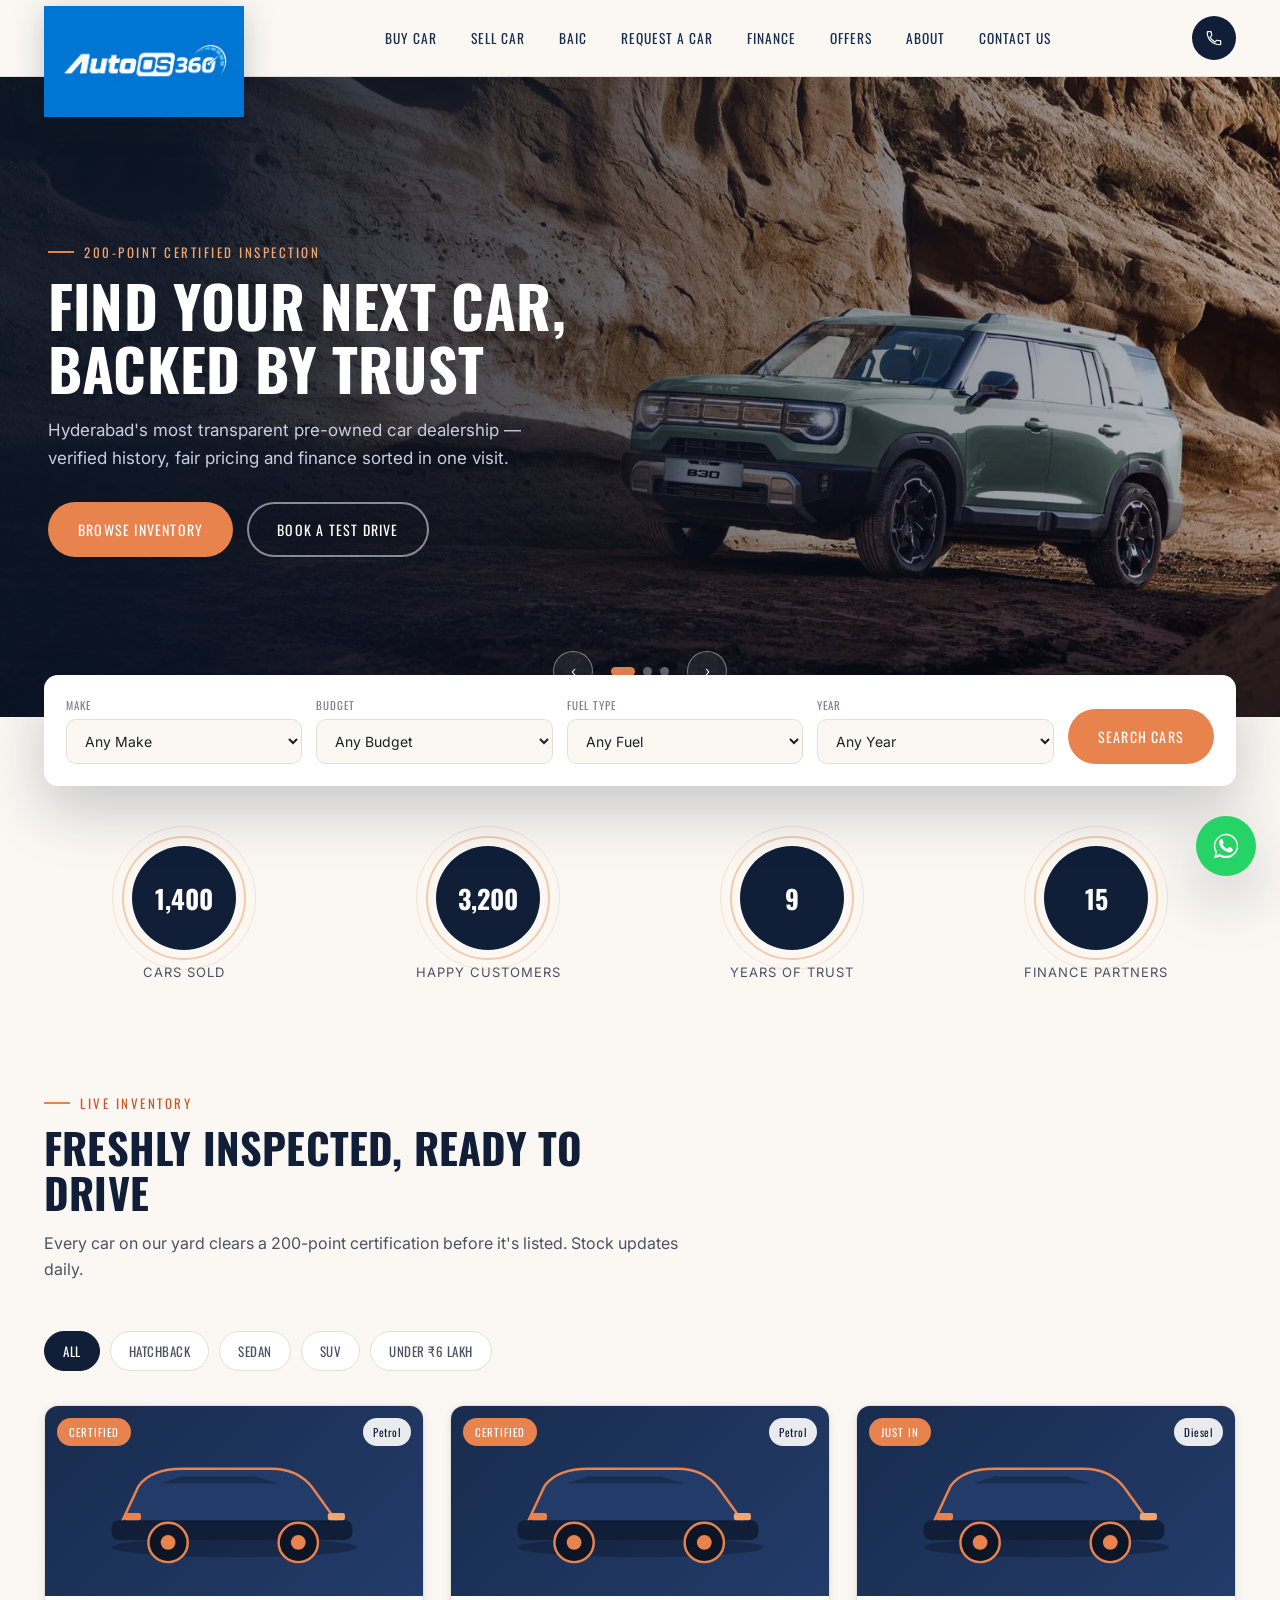
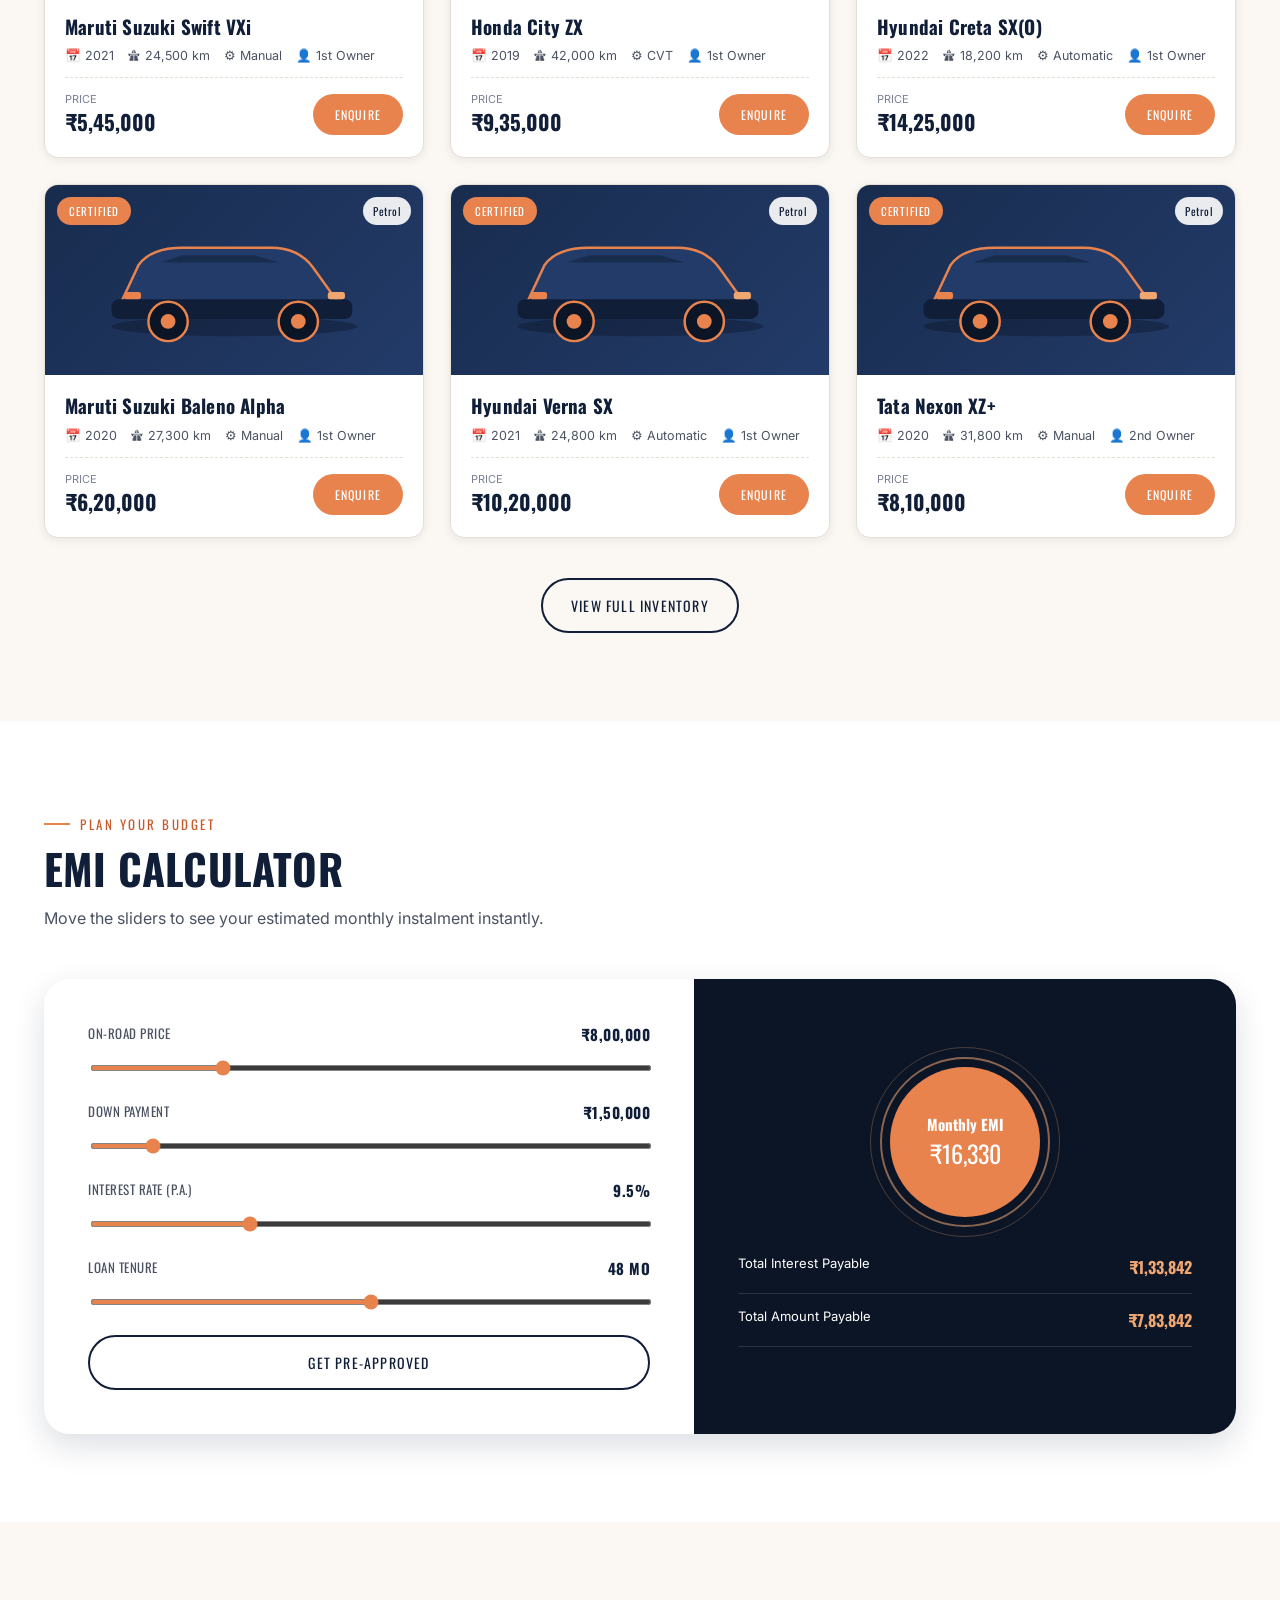
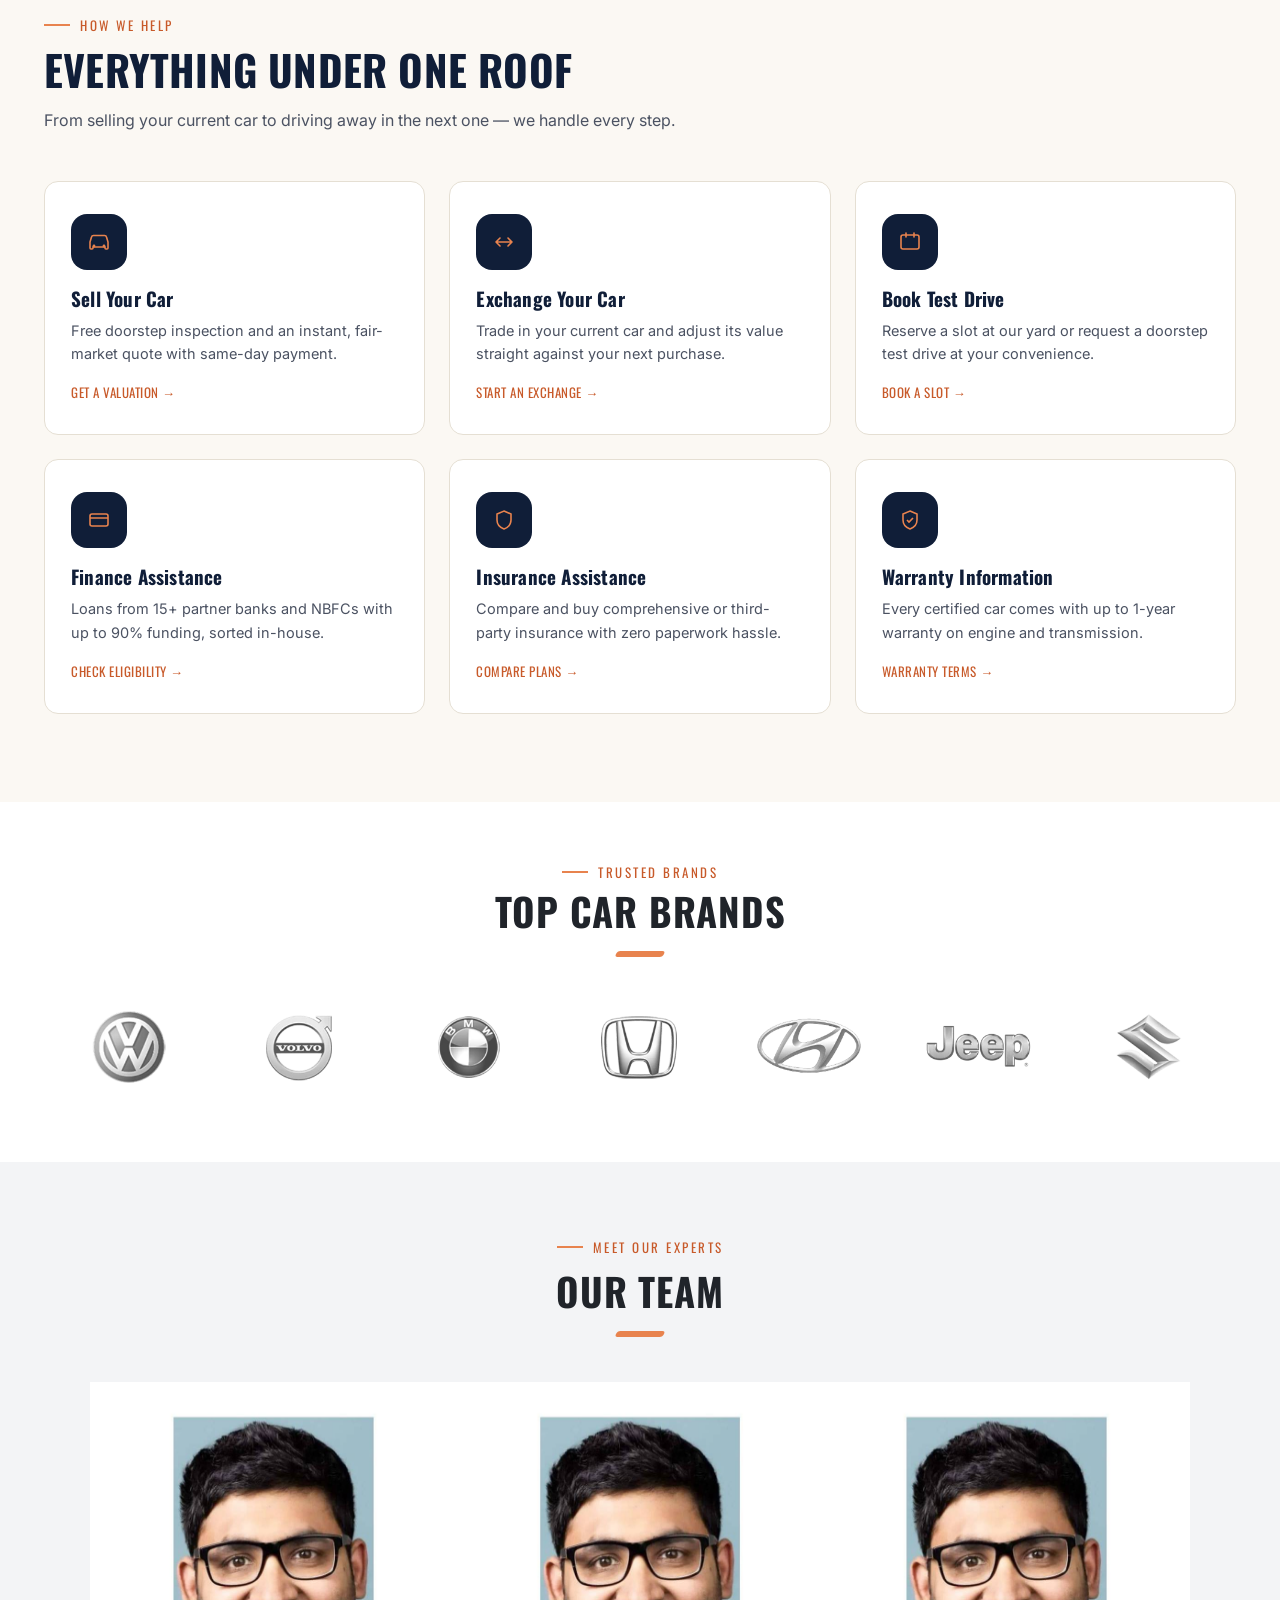
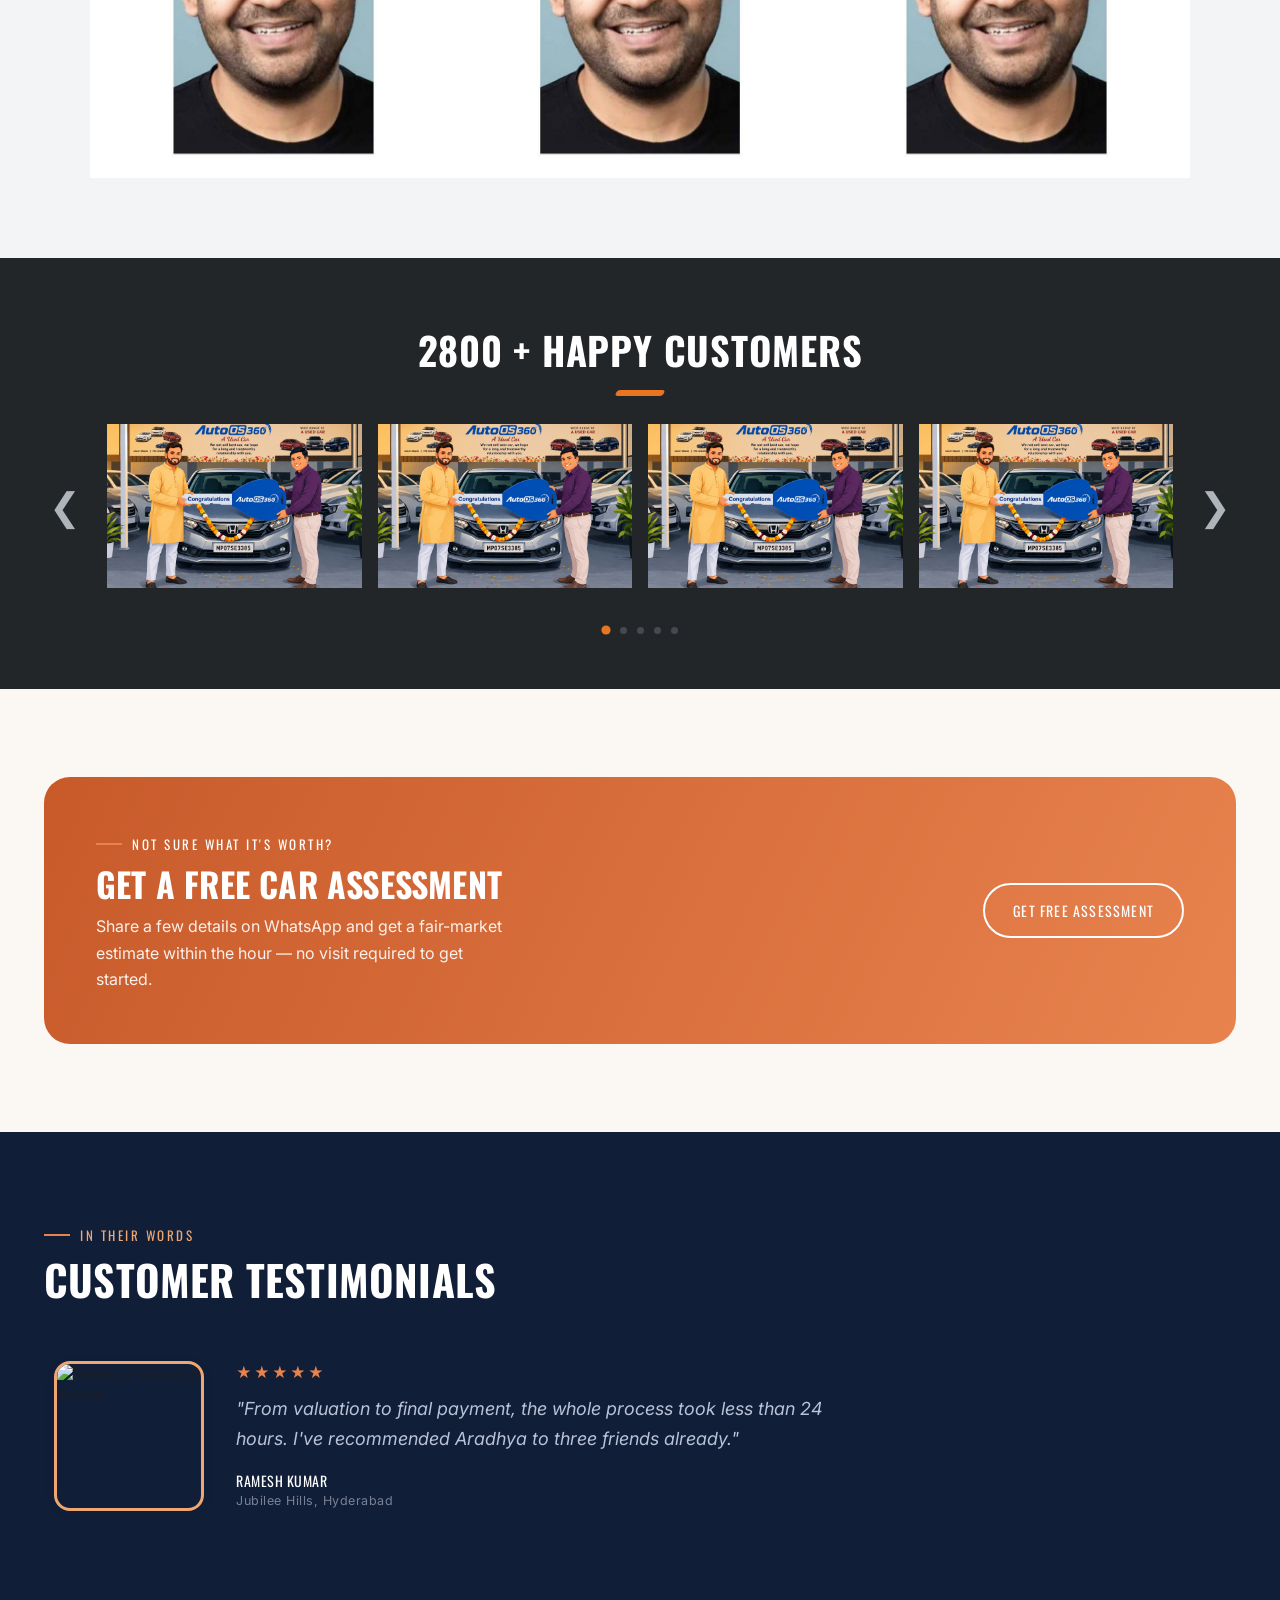
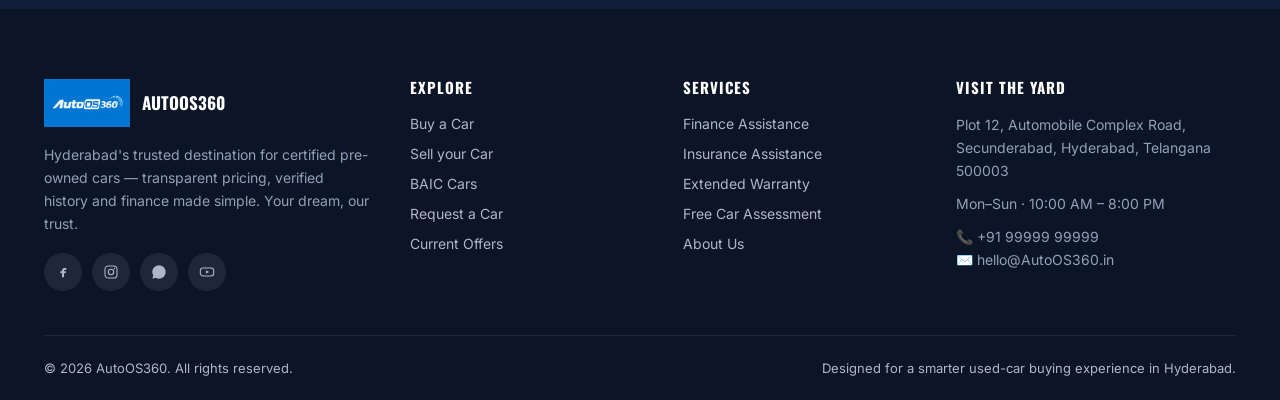
==== commit ac7f22ce: "moreminor changes" ====
--- a/index.html
+++ b/index.html
@@ -6,7 +6,7 @@
 <title>AutoOS360 — Buy & Sell Certified Pre-Owned Cars in Hyderabad</title>
 <meta name="description" content="Hyderabad's trusted used car dealership. Browse certified pre-owned cars, sell or exchange your car, calculate EMI, and get finance & insurance assistance.">
 <meta name="keywords" content="used cars hyderabad, buy second hand car hyderabad, sell car hyderabad, AutoOS360, certified pre-owned cars">
-<link rel="canonical" href="https://www.aradhyacarbazar.in/index.html">
+<link rel="canonical" href="https://www.AutoOS360.in/index.html">
 <meta property="og:title" content="AutoOS360 — Buy & Sell Certified Pre-Owned Cars in Hyderabad">
 <meta property="og:description" content="Hyderabad's trusted used car dealership. Browse certified pre-owned cars, sell or exchange your car, calculate EMI, and get finance & insurance assistance.">
 <meta property="og:type" content="website">
@@ -24,7 +24,7 @@
   "@type": "AutoDealer",
   "name": "AutoOS360",
   "image": "assets/logo.png",
-  "url": "https://www.aradhyacarbazar.in/",
+  "url": "https://www.AutoOS360.in/",
   "telephone": "+91-99999-99999",
   "priceRange": "₹₹",
   "address": {
@@ -1008,7 +1008,7 @@
         <h4>Visit the Yard</h4>
         <p>Plot 12, Automobile Complex Road,<br>Secunderabad, Hyderabad, Telangana 500003</p>
         <p style="margin-top:10px;">Mon–Sun · 10:00 AM – 8:00 PM</p>
-        <p style="margin-top:10px;">📞 +91 99999 99999<br>✉️ hello@aradhyacarbazar.in</p>
+        <p style="margin-top:10px;">📞 +91 99999 99999<br>✉️ hello@AutoOS360.in</p>
       </div>
     </div>
     <div class="footer-bottom">
